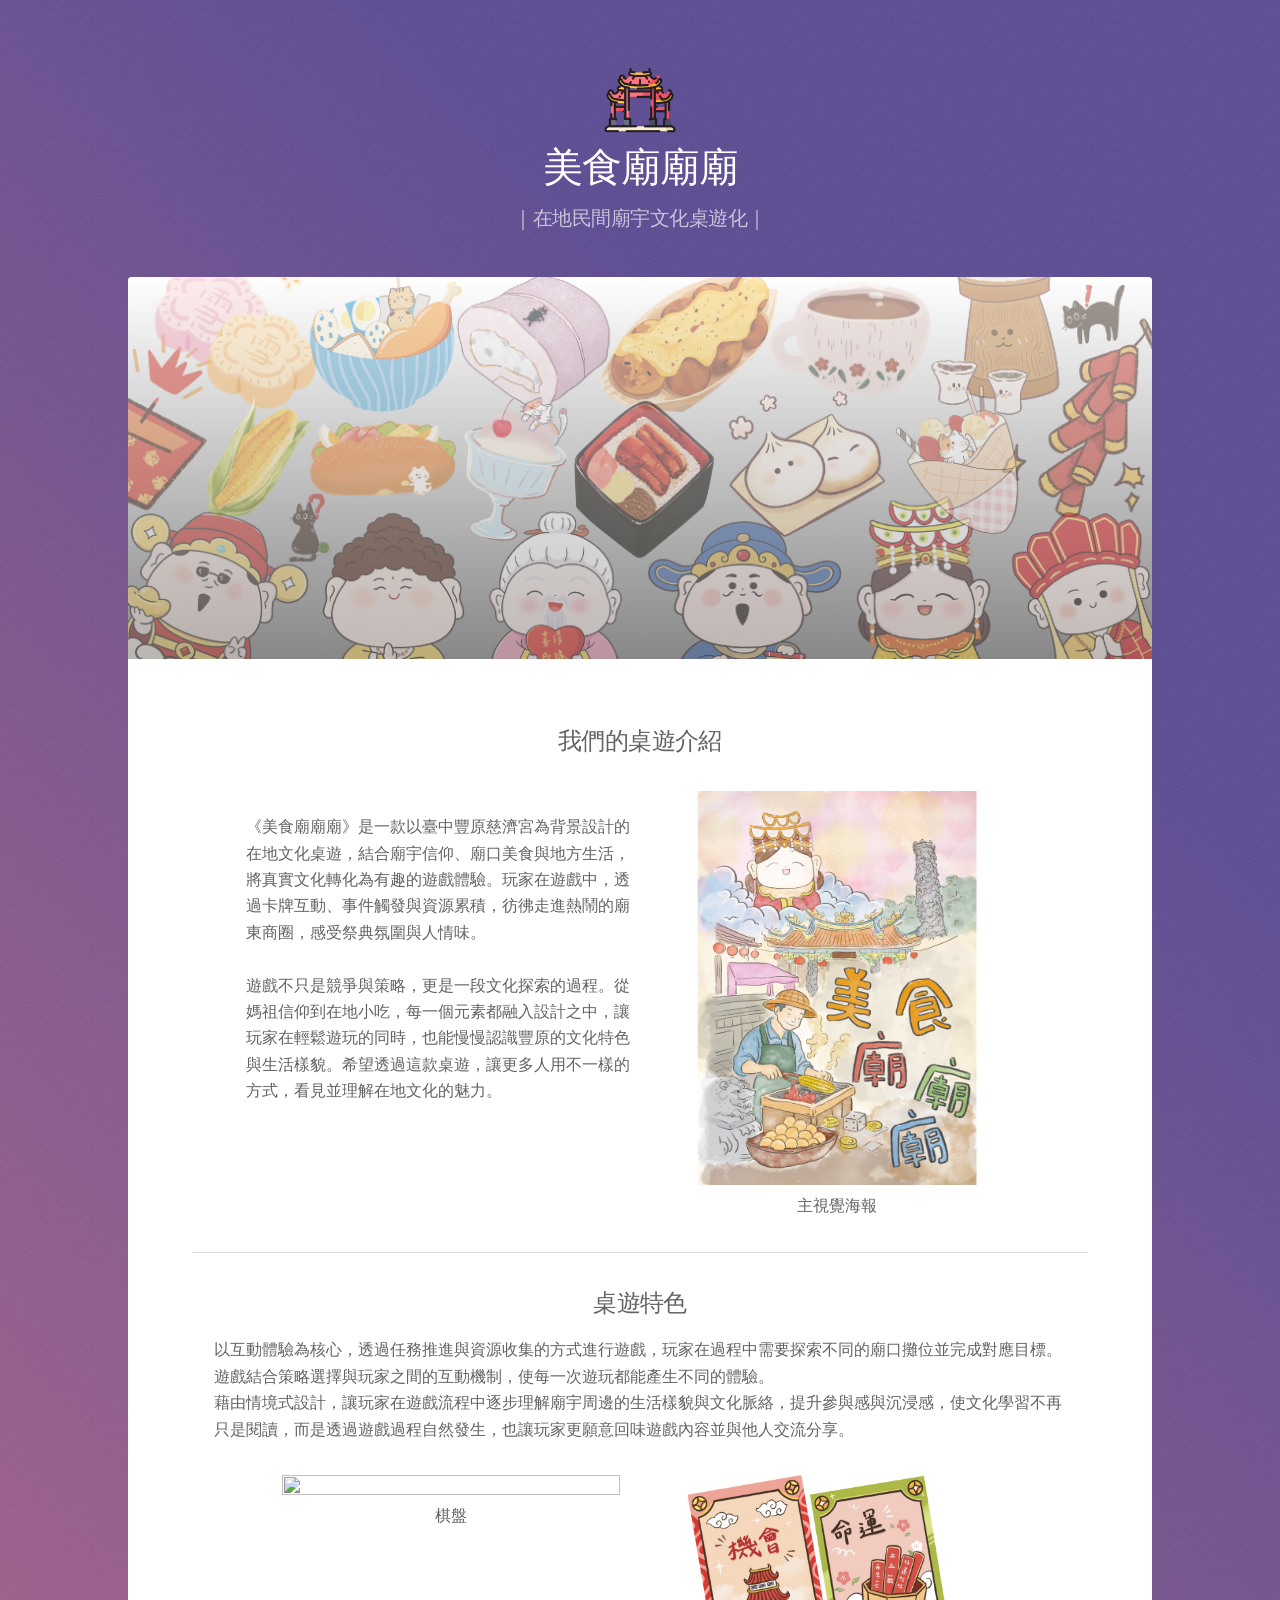
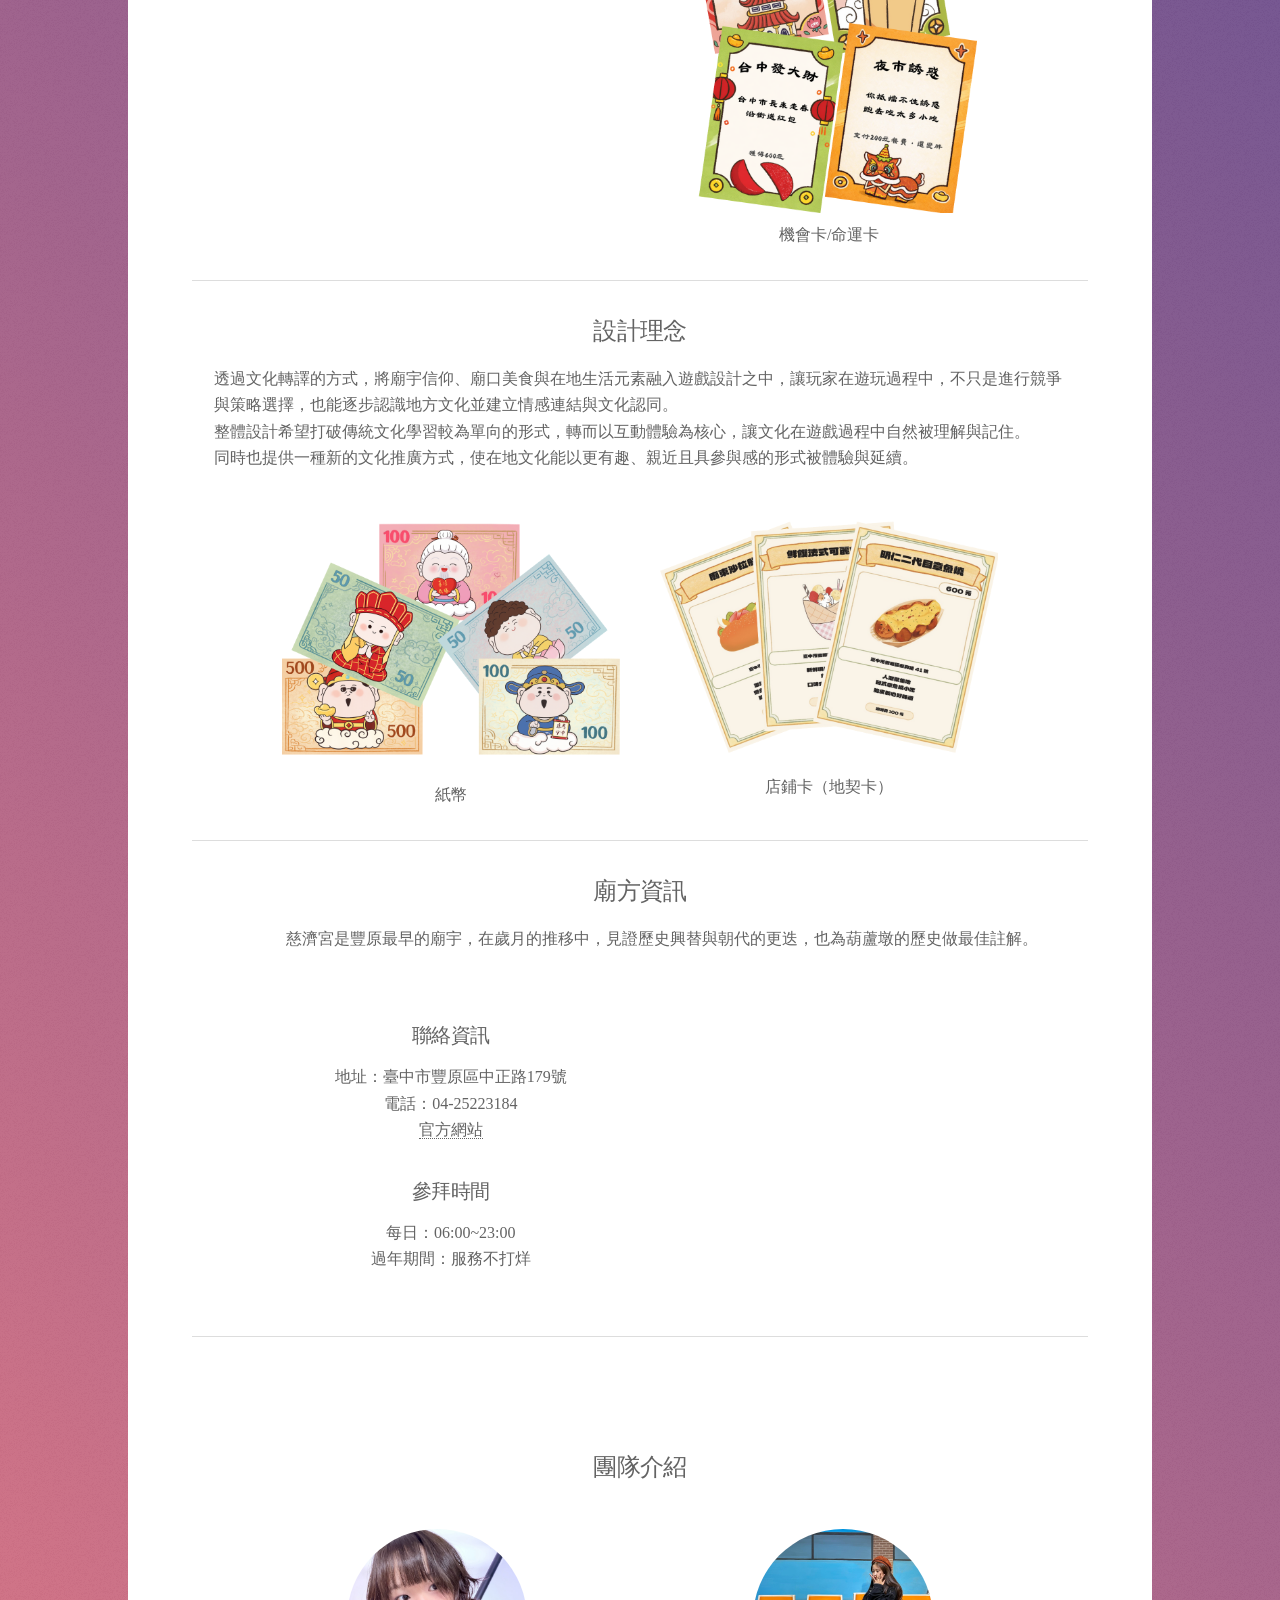
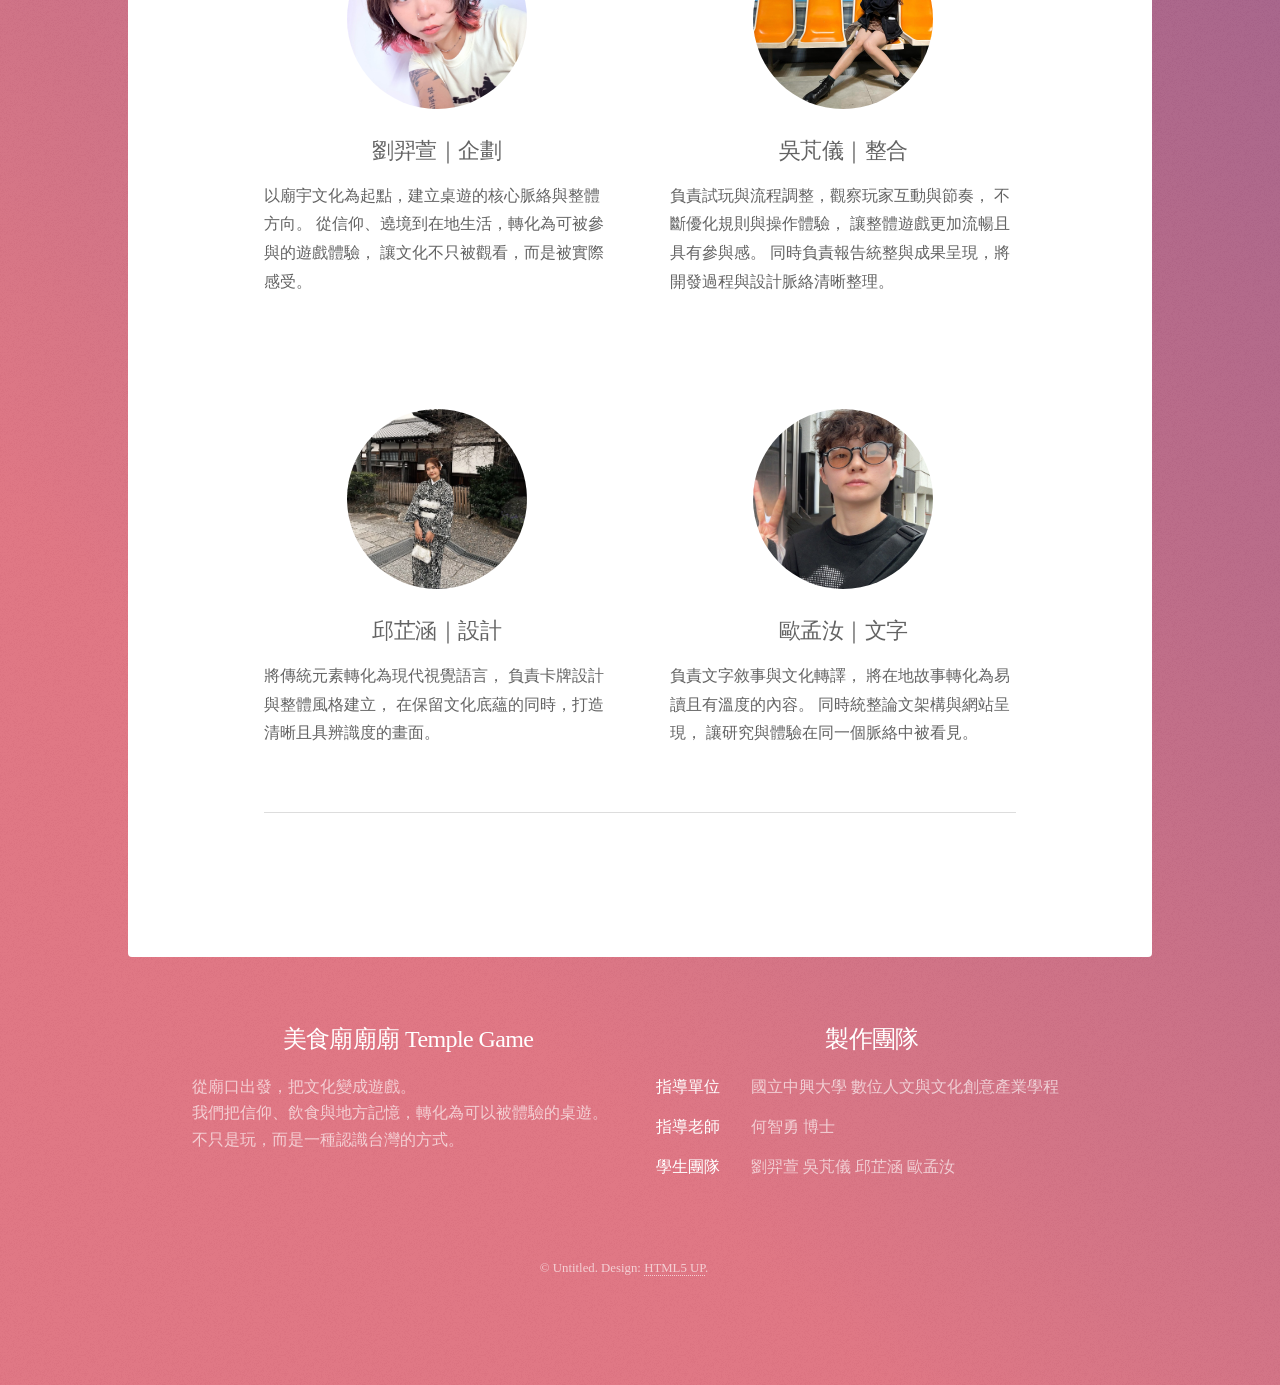
==== index.html @ aab7089e "Add files via upload" ====
<!DOCTYPE HTML>
<!--
	Stellar by HTML5 UP
	html5up.net | @ajlkn
	Free for personal and commercial use under the CCA 3.0 license (html5up.net/license)
-->
<html>
	<head>
		<title>Tample-Game</title>
		<meta charset="utf-8" />
		<meta name="viewport" content="width=device-width, initial-scale=1, user-scalable=no" />
		<link rel="stylesheet" href="assets/css/main.css" />
		<noscript><link rel="stylesheet" href="assets/css/noscript.css" /></noscript>
	</head>
	<body class="is-preload">

		<!-- Wrapper -->
			<div id="wrapper">

				<!-- Header -->
					<header id="header">
						<span class="logo"><img src="images/chinese-temple.png"  width="8%" height="8%" alt=""/></span>
						<h1>美食廟廟廟</h1>
						<p>｜在地民間廟宇文化桌遊化｜</p>
					</header>

				<!-- Main -->
					<div id="main">

						<!-- Content -->
							<section id="content" class="main">
								<span class="image main"><img src="images/頁首.png" width="auto" height="auto" alt=""/></span>
								<h2>我們的桌遊介紹</h2>
								<p></p>
								<div class="container1">
									<div class="col1">《美食廟廟廟》是一款以臺中豐原慈濟宮為背景設計的在地文化桌遊，結合廟宇信仰、廟口美食與地方生活，將真實文化轉化為有趣的遊戲體驗。玩家在遊戲中，透過卡牌互動、事件觸發與資源累積，彷彿走進熱鬧的廟東商圈，感受祭典氛圍與人情味。
										<br>
								<br>
								遊戲不只是競爭與策略，更是一段文化探索的過程。從媽祖信仰到在地小吃，每一個元素都融入設計之中，讓玩家在輕鬆遊玩的同時，也能慢慢認識豐原的文化特色與生活樣貌。希望透過這款桌遊，讓更多人用不一樣的方式，看見並理解在地文化的魅力。
									</div>
									<div class="col2"><img src="images/主視覺海報.png" width="100%" height="100%" alt=""/>主視覺海報</div>
									
								</div>
								<hr>
								
								<p></p>
								<h2>桌遊特色</h2>
								<div class="p1">
								<p>以互動體驗為核心，透過任務推進與資源收集的方式進行遊戲，玩家在過程中需要探索不同的廟口攤位並完成對應目標。遊戲結合策略選擇與玩家之間的互動機制，使每一次遊玩都能產生不同的體驗。
								<br>
								藉由情境式設計，讓玩家在遊戲流程中逐步理解廟宇周邊的生活樣貌與文化脈絡，提升參與感與沉浸感，使文化學習不再只是閱讀，而是透過遊戲過程自然發生，也讓玩家更願意回味遊戲內容並與他人交流分享。</p></div>
							  <div class="container2">
								  <div class="col3"><img src="images/棋盤.png" width="100%" height="100%" alt=""/>棋盤</div>
								  <div class="col4"><img src="images/機會命運.png" width="100%" height="100%" alt=""/>機會卡/命運卡</div>
								</div>
								<hr>
								<h2>設計理念</h2>
								<div class="p2">
								<p>透過文化轉譯的方式，將廟宇信仰、廟口美食與在地生活元素融入遊戲設計之中，讓玩家在遊玩過程中，不只是進行競爭與策略選擇，也能逐步認識地方文化並建立情感連結與文化認同。<br>整體設計希望打破傳統文化學習較為單向的形式，轉而以互動體驗為核心，讓文化在遊戲過程中自然被理解與記住。
									<br>同時也提供一種新的文化推廣方式，使在地文化能以更有趣、親近且具參與感的形式被體驗與延續。</p>
									</div>
							  <div class="container3"> 
								  <div class="col5"><img src="images/錢幣.png" width="100%" height="85%" alt=""/>紙幣</div>
								  <div class="col6"><img src="images/店鋪卡.png" width="100%" height="90%" alt=""/>店鋪卡（地契卡）</div>
                                </div>
								<hr>
								<h2>廟方資訊</h2>
								<div class="p3">
								<p>慈濟宮是豐原最早的廟宇，在歲月的推移中，見證歷史興替與朝代的更迭，也為葫蘆墩的歷史做最佳註解。</p>
									</div>
								<div class="container4"> 
								  <div class="col7">
									  <h3>聯絡資訊</h3>
									地址：臺中市豐原區中正路179號
 									<br>電話：04-25223184
									  <br><a href="https://www.fyma.com.tw/index.php">官方網站</a>
									   <p>
									<h3>參拜時間</h3>
									每日：06:00~23:00
									<br>過年期間：服務不打烊
									  </p></div>
								
									
								  <div class="col8"><iframe src="https://www.google.com/maps/embed?pb=!1m14!1m8!1m3!1d14550.87748679937!2d120.718991!3d24.251592!3m2!1i1024!2i768!4f13.1!3m3!1m2!1s0x34691a0f5cfa299f%3A0x69ab580b40ba8747!2z6LGQ5Y6f5oWI5r-f5a6uKOixkOWOn-WqvSk!5e0!3m2!1szh-TW!2stw!4v1776348699461!5m2!1szh-TW!2stw" width="100%" height="100%" style="border:0;" allowfullscreen="" loading="lazy" referrerpolicy="no-referrer-when-downgrade"></iframe>
								  
								  </div>
								
								
								
								
								</div>	
						<hr>
							

				<section class="voices">
  <h2>團隊介紹</h2>
<br>
  <div class="voice-list">
    <article class="voice-card">
      <img src="images/S__145940566.jpg" width="100%" height="100%" alt=""/>
      <h3>劉羿萱｜企劃</h3>
      <p>以廟宇文化為起點，建立桌遊的核心脈絡與整體方向。
從信仰、遶境到在地生活，轉化為可被參與的遊戲體驗，
讓文化不只被觀看，而是被實際感受。</p>
    </article>

    <article class="voice-card">
      <img src="images/SaveClip.App_651564915_18022384280806089_303284544291344301_n.jpg" width="100%" height="100%" alt=""/>
<h3>吳芃儀｜整合</h3>
      <p>負責試玩與流程調整，觀察玩家互動與節奏，
不斷優化規則與操作體驗，
讓整體遊戲更加流暢且具有參與感。
同時負責報告統整與成果呈現，將開發過程與設計脈絡清晰整理。</p>
    </article>

    <article class="voice-card">
      <img src="images/S__28491915.jpg" width="100%" height="100%" alt=""/>
<h3>邱芷涵｜設計</h3>
      <p>將傳統元素轉化為現代視覺語言，
負責卡牌設計與整體風格建立，
在保留文化底蘊的同時，打造清晰且具辨識度的畫面。</p>
    </article>

    <article class="voice-card">
      <img src="images/未命名設計.png" width="100%" height="100%" alt=""/>
<h3>歐孟汝｜文字</h3>
      <p>負責文字敘事與文化轉譯，
將在地故事轉化為易讀且有溫度的內容。
同時統整論文架構與網站呈現，
讓研究與體驗在同一個脈絡中被看見。
</p>
    </article>
  </div>
					<hr>
</section>
				</section>
				
					</div>
	

				<!-- Footer -->
					<footer id="footer">
						<section>
							<h2>美食廟廟廟 Temple Game</h2>
							<p>從廟口出發，把文化變成遊戲。
							<br>我們把信仰、飲食與地方記憶，轉化為可以被體驗的桌遊。
								不只是玩，而是一種認識台灣的方式。</p>
						</section>
						
						<section>
							<h2>製作團隊</h2>
							<dl class="alt">
								<dt>指導單位</dt>
								<dd>國立中興大學 數位人文與文化創意產業學程</dd>
								<dt>指導老師</dt>
								<dd>何智勇 博士</dd>
								<dt>學生團隊</dt>
								<dd>劉羿萱 吳芃儀 邱芷涵 歐孟汝</dd>
							</dl>
							
						</section>
						<p class="copyright">&copy; Untitled. Design: <a href="https://html5up.net">HTML5 UP</a>.</p>
					</footer>

			</div>

		

	</body>
</html>
---- assets/css/main.css ----
@import url(fontawesome-all.min.css);
@import 'https://fonts.googleapis.com/css?family=Source+Sans+Pro:300,400';
@import url("jf_openhuninn_2_1/stylesheet.css");


/*
	Stellar by HTML5 UP
	html5up.net | @ajlkn
	Free for personal and commercial use under the CCA 3.0 license (html5up.net/license)
*/

html, body, div, span, applet, object,
iframe, h1, h2, h3, h4, h5, h6, p, blockquote,
pre, a, abbr, acronym, address, big, cite,
code, del, dfn, em, img, ins, kbd, q, s, samp,
small, strike, strong, sub, sup, tt, var, b,
u, i, center, dl, dt, dd, ol, ul, li, fieldset,
form, label, legend, table, caption, tbody,
tfoot, thead, tr, th, td, article, aside,
canvas, details, embed, figure, figcaption,
footer, header, hgroup, menu, nav, output, ruby,
section, summary, time, mark, audio, video {
    margin: 0;
    padding: 0;
    border: 0;
    font-size: 100%;
    font-family: "jf openhuninn 2 1";
    vertical-align: baseline;
}



article, aside, details, figcaption, figure,
footer, header, hgroup, menu, nav, section {
	display: block;}

body {
	line-height: 1;
}
h2 {
    text-align: center;
    font-family: "jf openhuninn 2 1";
}
.container1 {
    width: 88%;
    margin-left: auto;
    margin-right: auto;
    display: flex;
    height: 30%;
}
.col1 {
    flex: 1;
    width: 15%;
    height: 15%;
    text-align: left;
    padding-top: 3%;
}
.col2 {
    flex: 1;
    width: 23%;
    height: 21%;
    text-align: center;
}
.col2{width:120%; height:120%}
.col2 img{transform:scale(1,1);transition:all 1s ease-out}
.col2 img:hover{transform:scale(1.2,1.2);}

.container2{
    width: 80%;
    margin-left: auto;
    margin-right: auto;
    display: flex;
    height: 30%;
}
.col3 {
    flex: 1;
    width: 15%;
    height: 15%;
    text-align: center;
    margin-right: 20px;
}
.col3{width:120%; height:120%}
.col3 img{;transition: all 1s ease-out;}
.col3 img:hover{transform:scale(1.2,1.2);}

.col4 {
    flex: 1;
    width: 15%;
    height: 15%;
    text-align: center;
    margin-left: 20px;
}
.col4{width:120%; height:120%}
.col4 img{transition: all 1s ease-out;}
.col4 img:hover{transform:scale(1.2,1.2);}

.container3{
    width: 80%;
    margin-left: auto;
    margin-right: auto;
    display: flex;
    height: 30%;
}
.col5 {
    flex: 1;
    width: 15%;
    height: 15%;
    text-align: center;
    margin-right: 20px;
}
.col5{width:120%; height:120%}
.col5 img{;transition: all 1s ease-out;}
.col5 img:hover{transform:scale(1.2,1.2);}

.col6 {
    flex: 1;
    width: 15%;
    height: 15%;
    text-align: center;
    margin-left: 20px;
}
.col6{width:120%; height:120%}
.col6 img{transition: all 1s ease-out;}
.col6 img:hover{transform:scale(1.2,1.2);}

.container4{
    width: 80%;
    margin-left: auto;
    margin-right: auto;
    display: flex;
    height: 100%;
}
.col7 {
    flex: 1;
    width: 15%;
    height: 15%;
    text-align: center;
    margin-right: 20px;
    margin-top: 5%;
}

.col8 {
    flex: 1;
    text-align: center;
    margin-left: 20px;
}
.container5 {
    width: 88%;
    margin-left: auto;
    margin-right: auto;
    display: flex;
    height: 30%;
}
.col9 {
    flex: 1;
    height: 30%;
    text-align: left;
    padding-top: 3%;
    margin-right: 4%;
}
.col10 {
    flex: 1;
    width: 15%;
    height: 15%;
    text-align: center;
    margin-left: 5%;
}
.col10{width:120%; height:120%}
.col10 img{transition: all 1s ease-out;}
.col10 img:hover{transform:scale(1.2,1.2);}

.container6 {
	 width: 88%;
    margin-left: auto;
    margin-right: auto;
    display: flex;
    height: 30%;
}
.col11 {
	 flex: 1;
    height: 30%;
    text-align: left;
    padding-top: 3%;
    margin-right: 4%;

}
.col12 {
	flex: 1;
    width: 15%;
    height: 15%;
    text-align: center;
    margin-left: 5%;
}
.col12{width:120%; height:120%}
.col12 img{transition: all 1s ease-out;}
.col12 img:hover{transform:scale(1.2,1.2);}

.container7 {
	width: 80%;
    margin-left: auto;
    margin-right: auto;
    display: flex;
    height: 100%;
}
.col13 {
    flex: 1;
    width: 15%;
    height: 15%;
    text-align: center;
    margin-right: 20px;
}

.col14 {
	flex: 1;
    text-align: center;
    margin-left: 20px;
}



















ol, ul {
	list-style: none;
}

section .alt dt {
    padding-left: 0px;
    padding-right: 0px;
    min-width: 22%;


}


blockquote, q {
	quotes: none;
}

	blockquote:before, blockquote:after, q:before, q:after {
		content: '';
		content: none;
	}

table {
	border-collapse: collapse;
	border-spacing: 0;
}

body {
	-webkit-text-size-adjust: none;
}

mark {
	background-color: transparent;
	color: inherit;
}

input::-moz-focus-inner {
	border: 0;
	padding: 0;
}

input, select, textarea {
	-moz-appearance: none;
	-webkit-appearance: none;
	-ms-appearance: none;
	appearance: none;
}

/* Basic */

	@-ms-viewport {
		width: device-width;
	}

	body {
		-ms-overflow-style: scrollbar;
	}
.p1 {
    width: 95%;
    margin-left: auto;
    margin-right: auto;

}
.p2 {
    width: 95%;
    margin-left: auto;
    margin-right: auto;
}
.p3 {
    margin-right: auto;
    margin-left: auto;
    text-align: center;
    min-width: 105%;
}


.voices {
  padding: 80px 8%;
  text-align: center;
}

.voices h2 {
  text-align: center;
  font-family: "jf openhuninn 2 1";
}

.voice-list {
  display: grid;
  grid-template-columns: repeat(2, 1fr); /* 一列兩個 */
  gap: 80px 60px; /* 上下間距、左右間距 */
  max-width: 900px; /* 控制整體寬度，會更精緻 */
  margin: 0 auto; /* 置中 */
}

@media (max-width: 600px) {
  .voice-list {
    grid-template-columns: 1fr; /* 手機一列一個 */
    gap: 50px;
  }

  .voice-card {
    text-align: center;
  }

  .voice-card p {
    text-align: left;
  }
}

.voice-card {
  text-align: left;
}

.voice-card img {
  width: 180px;
  height: 180px;
  object-fit: cover;
  border-radius: 50%;
  display: block;
  margin: 0 auto 25px;
}

.voice-card h3 {
  font-size: 22px;
  margin-bottom: 15px;
  text-align: center;
}

.voice-card p {
  font-size: 16px;
  line-height: 1.8;
}

.avatar {
  border: 2px solid #ddd;
}

	@media screen and (max-width: 480px) {

		html, body {
			min-width: 320px;
		}

	}

	html {
		box-sizing: border-box;
	}

	*, *:before, *:after {
		box-sizing: inherit;
	}

	body {
		background-color: #935d8c;
		background-image: url("images/overlay.png"), -moz-linear-gradient(45deg, #e37682 15%, #5f4d93 85%);
		background-image: url("images/overlay.png"), -webkit-linear-gradient(45deg, #e37682 15%, #5f4d93 85%);
		background-image: url("images/overlay.png"), -ms-linear-gradient(45deg, #e37682 15%, #5f4d93 85%);
		background-image: url("images/overlay.png"), linear-gradient(45deg, #e37682 15%, #5f4d93 85%);
	}

		body.is-preload *, body.is-preload *:before, body.is-preload *:after {
			-moz-animation: none !important;
			-webkit-animation: none !important;
			-ms-animation: none !important;
			animation: none !important;
			-moz-transition: none !important;
			-webkit-transition: none !important;
			-ms-transition: none !important;
			transition: none !important;
		}

/* Type */

	body {
		background-color: #935d8c;
		color: rgba(255, 255, 255, 0.65);
	}

	body, input, select, textarea {
		font-family: "Source Sans Pro", Helvetica, sans-serif;
		font-size: 17pt;
		font-weight: 300;
		line-height: 1.65;
	}

		@media screen and (max-width: 1680px) {

			body, input, select, textarea {
				font-size: 14pt;
			}

		}

		@media screen and (max-width: 1280px) {

			body, input, select, textarea {
				font-size: 12pt;
			}

		}

		@media screen and (max-width: 360px) {

			body, input, select, textarea {
				font-size: 11pt;
			}

		}

	a {
		-moz-transition: color 0.2s ease, border-bottom 0.2s ease;
		-webkit-transition: color 0.2s ease, border-bottom 0.2s ease;
		-ms-transition: color 0.2s ease, border-bottom 0.2s ease;
		transition: color 0.2s ease, border-bottom 0.2s ease;
		text-decoration: none;
		border-bottom: dotted 1px;
		color: inherit;
	}

		a:hover {
			border-bottom-color: transparent;
		}

	strong, b {
		font-weight: 400;
	}

	em, i {
		font-style: italic;
	}

	p {
		margin: 0 0 2em 0;
	}

		p.content {
			-moz-columns: 20em 2;
			-webkit-columns: 20em 2;
			-ms-columns: 20em 2;
			columns: 20em 2;
			-moz-column-gap: 2em;
			-webkit-column-gap: 2em;
			-ms-column-gap: 2em;
			column-gap: 2em;
			text-align: justify;
		}

	h1, h2, h3, h4, h5, h6 {
		font-weight: 300;
		line-height: 1.5;
		margin: 0 0 0.7em 0;
		letter-spacing: -0.025em;
	}

		h1 a, h2 a, h3 a, h4 a, h5 a, h6 a {
			color: inherit;
			text-decoration: none;
		}

	h1 {
		font-size: 2.5em;
		line-height: 1.2;
	}

	h2 {
		font-size: 1.5em;
	}

	h3 {
		font-size: 1.25em;
	}

	h4 {
		font-size: 1.1em;
	}

	h5 {
		font-size: 0.9em;
	}

	h6 {
		font-size: 0.7em;
	}

	@media screen and (max-width: 736px) {

		h1 {
			font-size: 2em;
		}

	}

	sub {
		font-size: 0.8em;
		position: relative;
		top: 0.5em;
	}

	sup {
		font-size: 0.8em;
		position: relative;
		top: -0.5em;
	}

	blockquote {
		border-left: solid 4px;
		font-style: italic;
		margin: 0 0 2em 0;
		padding: 0.5em 0 0.5em 2em;
	}

	code {
		border-radius: 8px;
		border: solid 1px;
		font-family: "Courier New", monospace;
		font-size: 0.9em;
		margin: 0 0.25em;
		padding: 0.25em 0.65em;
	}

	pre {
		-webkit-overflow-scrolling: touch;
		font-family: "Courier New", monospace;
		font-size: 0.9em;
		margin: 0 0 2em 0;
	}

		pre code {
			display: block;
			line-height: 1.75;
			padding: 1em 1.5em;
			overflow-x: auto;
		}

	hr {
		border: 0;
		border-bottom: solid 1px;
		margin: 2em 0;
	}

		hr.major {
			margin: 3em 0;
		}

	.align-left {
		text-align: left;
	}

	.align-center {
		text-align: center;
	}

	.align-right {
		text-align: right;
	}

	input, select, textarea {
		color: #ffffff;
	}

	a:hover {
		color: #ffffff;
	}

	strong, b {
		color: #ffffff;
	}

	h1, h2, h3, h4, h5, h6 {
		color: #ffffff;
	}

	blockquote {
		border-left-color: rgba(255, 255, 255, 0.35);
	}

	code {
		background: rgba(255, 255, 255, 0.075);
		border-color: rgba(255, 255, 255, 0.35);
	}

	hr {
		border-bottom-color: rgba(255, 255, 255, 0.35);
	}

/* Row */

	.row {
		display: flex;
		flex-wrap: wrap;
		box-sizing: border-box;
		align-items: stretch;
	}

		.row > * {
			box-sizing: border-box;
		}

		.row.gtr-uniform > * > :last-child {
			margin-bottom: 0;
		}

		.row.aln-left {
			justify-content: flex-start;
		}

		.row.aln-center {
			justify-content: center;
		}

		.row.aln-right {
			justify-content: flex-end;
		}

		.row.aln-top {
			align-items: flex-start;
		}

		.row.aln-middle {
			align-items: center;
		}

		.row.aln-bottom {
			align-items: flex-end;
		}

		.row > .imp {
			order: -1;
		}

		.row > .col-1 {
			width: 8.33333%;
		}

		.row > .off-1 {
			margin-left: 8.33333%;
		}

		.row > .col-2 {
			width: 16.66667%;
		}

		.row > .off-2 {
			margin-left: 16.66667%;
		}

		.row > .col-3 {
			width: 25%;
		}

		.row > .off-3 {
			margin-left: 25%;
		}

		.row > .col-4 {
			width: 33.33333%;
		}

		.row > .off-4 {
			margin-left: 33.33333%;
		}

		.row > .col-5 {
			width: 41.66667%;
		}

		.row > .off-5 {
			margin-left: 41.66667%;
		}

		.row > .col-6 {
			width: 50%;
		}

		.row > .off-6 {
			margin-left: 50%;
		}

		.row > .col-7 {
			width: 58.33333%;
		}

		.row > .off-7 {
			margin-left: 58.33333%;
		}

		.row > .col-8 {
			width: 66.66667%;
		}

		.row > .off-8 {
			margin-left: 66.66667%;
		}

		.row > .col-9 {
			width: 75%;
		}

		.row > .off-9 {
			margin-left: 75%;
		}

		.row > .col-10 {
			width: 83.33333%;
		}

		.row > .off-10 {
			margin-left: 83.33333%;
		}

		.row > .col-11 {
			width: 91.66667%;
		}

		.row > .off-11 {
			margin-left: 91.66667%;
		}

		.row > .col-12 {
			width: 100%;
		}

		.row > .off-12 {
			margin-left: 100%;
		}

		.row.gtr-0 {
			margin-top: 0;
			margin-left: 0em;
		}

			.row.gtr-0 > * {
				padding: 0 0 0 0em;
			}

			.row.gtr-0.gtr-uniform {
				margin-top: 0em;
			}

				.row.gtr-0.gtr-uniform > * {
					padding-top: 0em;
				}

		.row.gtr-25 {
			margin-top: 0;
			margin-left: -0.375em;
		}

			.row.gtr-25 > * {
				padding: 0 0 0 0.375em;
			}

			.row.gtr-25.gtr-uniform {
				margin-top: -0.375em;
			}

				.row.gtr-25.gtr-uniform > * {
					padding-top: 0.375em;
				}

		.row.gtr-50 {
			margin-top: 0;
			margin-left: -0.75em;
		}

			.row.gtr-50 > * {
				padding: 0 0 0 0.75em;
			}

			.row.gtr-50.gtr-uniform {
				margin-top: -0.75em;
			}

				.row.gtr-50.gtr-uniform > * {
					padding-top: 0.75em;
				}

		.row {
			margin-top: 0;
			margin-left: -1.5em;
		}

			.row > * {
				padding: 0 0 0 1.5em;
			}

			.row.gtr-uniform {
				margin-top: -1.5em;
			}

				.row.gtr-uniform > * {
					padding-top: 1.5em;
				}

		.row.gtr-150 {
			margin-top: 0;
			margin-left: -2.25em;
		}

			.row.gtr-150 > * {
				padding: 0 0 0 2.25em;
			}

			.row.gtr-150.gtr-uniform {
				margin-top: -2.25em;
			}

				.row.gtr-150.gtr-uniform > * {
					padding-top: 2.25em;
				}

		.row.gtr-200 {
			margin-top: 0;
			margin-left: -3em;
		}

			.row.gtr-200 > * {
				padding: 0 0 0 3em;
			}

			.row.gtr-200.gtr-uniform {
				margin-top: -3em;
			}

				.row.gtr-200.gtr-uniform > * {
					padding-top: 3em;
				}

		@media screen and (max-width: 1680px) {

			.row {
				display: flex;
				flex-wrap: wrap;
				box-sizing: border-box;
				align-items: stretch;
			}

				.row > * {
					box-sizing: border-box;
				}

				.row.gtr-uniform > * > :last-child {
					margin-bottom: 0;
				}

				.row.aln-left {
					justify-content: flex-start;
				}

				.row.aln-center {
					justify-content: center;
				}

				.row.aln-right {
					justify-content: flex-end;
				}

				.row.aln-top {
					align-items: flex-start;
				}

				.row.aln-middle {
					align-items: center;
				}

				.row.aln-bottom {
					align-items: flex-end;
				}

				.row > .imp-xlarge {
					order: -1;
				}

				.row > .col-1-xlarge {
					width: 8.33333%;
				}

				.row > .off-1-xlarge {
					margin-left: 8.33333%;
				}

				.row > .col-2-xlarge {
					width: 16.66667%;
				}

				.row > .off-2-xlarge {
					margin-left: 16.66667%;
				}

				.row > .col-3-xlarge {
					width: 25%;
				}

				.row > .off-3-xlarge {
					margin-left: 25%;
				}

				.row > .col-4-xlarge {
					width: 33.33333%;
				}

				.row > .off-4-xlarge {
					margin-left: 33.33333%;
				}

				.row > .col-5-xlarge {
					width: 41.66667%;
				}

				.row > .off-5-xlarge {
					margin-left: 41.66667%;
				}

				.row > .col-6-xlarge {
					width: 50%;
				}

				.row > .off-6-xlarge {
					margin-left: 50%;
				}

				.row > .col-7-xlarge {
					width: 58.33333%;
				}

				.row > .off-7-xlarge {
					margin-left: 58.33333%;
				}

				.row > .col-8-xlarge {
					width: 66.66667%;
				}

				.row > .off-8-xlarge {
					margin-left: 66.66667%;
				}

				.row > .col-9-xlarge {
					width: 75%;
				}

				.row > .off-9-xlarge {
					margin-left: 75%;
				}

				.row > .col-10-xlarge {
					width: 83.33333%;
				}

				.row > .off-10-xlarge {
					margin-left: 83.33333%;
				}

				.row > .col-11-xlarge {
					width: 91.66667%;
				}

				.row > .off-11-xlarge {
					margin-left: 91.66667%;
				}

				.row > .col-12-xlarge {
					width: 100%;
				}

				.row > .off-12-xlarge {
					margin-left: 100%;
				}

				.row.gtr-0 {
					margin-top: 0;
					margin-left: 0em;
				}

					.row.gtr-0 > * {
						padding: 0 0 0 0em;
					}

					.row.gtr-0.gtr-uniform {
						margin-top: 0em;
					}

						.row.gtr-0.gtr-uniform > * {
							padding-top: 0em;
						}

				.row.gtr-25 {
					margin-top: 0;
					margin-left: -0.375em;
				}

					.row.gtr-25 > * {
						padding: 0 0 0 0.375em;
					}

					.row.gtr-25.gtr-uniform {
						margin-top: -0.375em;
					}

						.row.gtr-25.gtr-uniform > * {
							padding-top: 0.375em;
						}

				.row.gtr-50 {
					margin-top: 0;
					margin-left: -0.75em;
				}

					.row.gtr-50 > * {
						padding: 0 0 0 0.75em;
					}

					.row.gtr-50.gtr-uniform {
						margin-top: -0.75em;
					}

						.row.gtr-50.gtr-uniform > * {
							padding-top: 0.75em;
						}

				.row {
					margin-top: 0;
					margin-left: -1.5em;
				}

					.row > * {
						padding: 0 0 0 1.5em;
					}

					.row.gtr-uniform {
						margin-top: -1.5em;
					}

						.row.gtr-uniform > * {
							padding-top: 1.5em;
						}

				.row.gtr-150 {
					margin-top: 0;
					margin-left: -2.25em;
				}

					.row.gtr-150 > * {
						padding: 0 0 0 2.25em;
					}

					.row.gtr-150.gtr-uniform {
						margin-top: -2.25em;
					}

						.row.gtr-150.gtr-uniform > * {
							padding-top: 2.25em;
						}

				.row.gtr-200 {
					margin-top: 0;
					margin-left: -3em;
				}

					.row.gtr-200 > * {
						padding: 0 0 0 3em;
					}

					.row.gtr-200.gtr-uniform {
						margin-top: -3em;
					}

						.row.gtr-200.gtr-uniform > * {
							padding-top: 3em;
						}

		}

		@media screen and (max-width: 1280px) {

			.row {
				display: flex;
				flex-wrap: wrap;
				box-sizing: border-box;
				align-items: stretch;
			}

				.row > * {
					box-sizing: border-box;
				}

				.row.gtr-uniform > * > :last-child {
					margin-bottom: 0;
				}

				.row.aln-left {
					justify-content: flex-start;
				}

				.row.aln-center {
					justify-content: center;
				}

				.row.aln-right {
					justify-content: flex-end;
				}

				.row.aln-top {
					align-items: flex-start;
				}

				.row.aln-middle {
					align-items: center;
				}

				.row.aln-bottom {
					align-items: flex-end;
				}

				.row > .imp-large {
					order: -1;
				}

				.row > .col-1-large {
					width: 8.33333%;
				}

				.row > .off-1-large {
					margin-left: 8.33333%;
				}

				.row > .col-2-large {
					width: 16.66667%;
				}

				.row > .off-2-large {
					margin-left: 16.66667%;
				}

				.row > .col-3-large {
					width: 25%;
				}

				.row > .off-3-large {
					margin-left: 25%;
				}

				.row > .col-4-large {
					width: 33.33333%;
				}

				.row > .off-4-large {
					margin-left: 33.33333%;
				}

				.row > .col-5-large {
					width: 41.66667%;
				}

				.row > .off-5-large {
					margin-left: 41.66667%;
				}

				.row > .col-6-large {
					width: 50%;
				}

				.row > .off-6-large {
					margin-left: 50%;
				}

				.row > .col-7-large {
					width: 58.33333%;
				}

				.row > .off-7-large {
					margin-left: 58.33333%;
				}

				.row > .col-8-large {
					width: 66.66667%;
				}

				.row > .off-8-large {
					margin-left: 66.66667%;
				}

				.row > .col-9-large {
					width: 75%;
				}

				.row > .off-9-large {
					margin-left: 75%;
				}

				.row > .col-10-large {
					width: 83.33333%;
				}

				.row > .off-10-large {
					margin-left: 83.33333%;
				}

				.row > .col-11-large {
					width: 91.66667%;
				}

				.row > .off-11-large {
					margin-left: 91.66667%;
				}

				.row > .col-12-large {
					width: 100%;
				}

				.row > .off-12-large {
					margin-left: 100%;
				}

				.row.gtr-0 {
					margin-top: 0;
					margin-left: 0em;
				}

					.row.gtr-0 > * {
						padding: 0 0 0 0em;
					}

					.row.gtr-0.gtr-uniform {
						margin-top: 0em;
					}

						.row.gtr-0.gtr-uniform > * {
							padding-top: 0em;
						}

				.row.gtr-25 {
					margin-top: 0;
					margin-left: -0.375em;
				}

					.row.gtr-25 > * {
						padding: 0 0 0 0.375em;
					}

					.row.gtr-25.gtr-uniform {
						margin-top: -0.375em;
					}

						.row.gtr-25.gtr-uniform > * {
							padding-top: 0.375em;
						}

				.row.gtr-50 {
					margin-top: 0;
					margin-left: -0.75em;
				}

					.row.gtr-50 > * {
						padding: 0 0 0 0.75em;
					}

					.row.gtr-50.gtr-uniform {
						margin-top: -0.75em;
					}

						.row.gtr-50.gtr-uniform > * {
							padding-top: 0.75em;
						}

				.row {
					margin-top: 0;
					margin-left: -1.5em;
				}

					.row > * {
						padding: 0 0 0 1.5em;
					}

					.row.gtr-uniform {
						margin-top: -1.5em;
					}

						.row.gtr-uniform > * {
							padding-top: 1.5em;
						}

				.row.gtr-150 {
					margin-top: 0;
					margin-left: -2.25em;
				}

					.row.gtr-150 > * {
						padding: 0 0 0 2.25em;
					}

					.row.gtr-150.gtr-uniform {
						margin-top: -2.25em;
					}

						.row.gtr-150.gtr-uniform > * {
							padding-top: 2.25em;
						}

				.row.gtr-200 {
					margin-top: 0;
					margin-left: -3em;
				}

					.row.gtr-200 > * {
						padding: 0 0 0 3em;
					}

					.row.gtr-200.gtr-uniform {
						margin-top: -3em;
					}

						.row.gtr-200.gtr-uniform > * {
							padding-top: 3em;
						}

		}

		@media screen and (max-width: 980px) {

			.row {
				display: flex;
				flex-wrap: wrap;
				box-sizing: border-box;
				align-items: stretch;
			}

				.row > * {
					box-sizing: border-box;
				}

				.row.gtr-uniform > * > :last-child {
					margin-bottom: 0;
				}

				.row.aln-left {
					justify-content: flex-start;
				}

				.row.aln-center {
					justify-content: center;
				}

				.row.aln-right {
					justify-content: flex-end;
				}

				.row.aln-top {
					align-items: flex-start;
				}

				.row.aln-middle {
					align-items: center;
				}

				.row.aln-bottom {
					align-items: flex-end;
				}

				.row > .imp-medium {
					order: -1;
				}

				.row > .col-1-medium {
					width: 8.33333%;
				}

				.row > .off-1-medium {
					margin-left: 8.33333%;
				}

				.row > .col-2-medium {
					width: 16.66667%;
				}

				.row > .off-2-medium {
					margin-left: 16.66667%;
				}

				.row > .col-3-medium {
					width: 25%;
				}

				.row > .off-3-medium {
					margin-left: 25%;
				}

				.row > .col-4-medium {
					width: 33.33333%;
				}

				.row > .off-4-medium {
					margin-left: 33.33333%;
				}

				.row > .col-5-medium {
					width: 41.66667%;
				}

				.row > .off-5-medium {
					margin-left: 41.66667%;
				}

				.row > .col-6-medium {
					width: 50%;
				}

				.row > .off-6-medium {
					margin-left: 50%;
				}

				.row > .col-7-medium {
					width: 58.33333%;
				}

				.row > .off-7-medium {
					margin-left: 58.33333%;
				}

				.row > .col-8-medium {
					width: 66.66667%;
				}

				.row > .off-8-medium {
					margin-left: 66.66667%;
				}

				.row > .col-9-medium {
					width: 75%;
				}

				.row > .off-9-medium {
					margin-left: 75%;
				}

				.row > .col-10-medium {
					width: 83.33333%;
				}

				.row > .off-10-medium {
					margin-left: 83.33333%;
				}

				.row > .col-11-medium {
					width: 91.66667%;
				}

				.row > .off-11-medium {
					margin-left: 91.66667%;
				}

				.row > .col-12-medium {
					width: 100%;
				}

				.row > .off-12-medium {
					margin-left: 100%;
				}

				.row.gtr-0 {
					margin-top: 0;
					margin-left: 0em;
				}

					.row.gtr-0 > * {
						padding: 0 0 0 0em;
					}

					.row.gtr-0.gtr-uniform {
						margin-top: 0em;
					}

						.row.gtr-0.gtr-uniform > * {
							padding-top: 0em;
						}

				.row.gtr-25 {
					margin-top: 0;
					margin-left: -0.375em;
				}

					.row.gtr-25 > * {
						padding: 0 0 0 0.375em;
					}

					.row.gtr-25.gtr-uniform {
						margin-top: -0.375em;
					}

						.row.gtr-25.gtr-uniform > * {
							padding-top: 0.375em;
						}

				.row.gtr-50 {
					margin-top: 0;
					margin-left: -0.75em;
				}

					.row.gtr-50 > * {
						padding: 0 0 0 0.75em;
					}

					.row.gtr-50.gtr-uniform {
						margin-top: -0.75em;
					}

						.row.gtr-50.gtr-uniform > * {
							padding-top: 0.75em;
						}

				.row {
					margin-top: 0;
					margin-left: -1.5em;
				}

					.row > * {
						padding: 0 0 0 1.5em;
					}

					.row.gtr-uniform {
						margin-top: -1.5em;
					}

						.row.gtr-uniform > * {
							padding-top: 1.5em;
						}

				.row.gtr-150 {
					margin-top: 0;
					margin-left: -2.25em;
				}

					.row.gtr-150 > * {
						padding: 0 0 0 2.25em;
					}

					.row.gtr-150.gtr-uniform {
						margin-top: -2.25em;
					}

						.row.gtr-150.gtr-uniform > * {
							padding-top: 2.25em;
						}

				.row.gtr-200 {
					margin-top: 0;
					margin-left: -3em;
				}

					.row.gtr-200 > * {
						padding: 0 0 0 3em;
					}

					.row.gtr-200.gtr-uniform {
						margin-top: -3em;
					}

						.row.gtr-200.gtr-uniform > * {
							padding-top: 3em;
						}

		}

		@media screen and (max-width: 736px) {

			.row {
				display: flex;
				flex-wrap: wrap;
				box-sizing: border-box;
				align-items: stretch;
			}

				.row > * {
					box-sizing: border-box;
				}

				.row.gtr-uniform > * > :last-child {
					margin-bottom: 0;
				}

				.row.aln-left {
					justify-content: flex-start;
				}

				.row.aln-center {
					justify-content: center;
				}

				.row.aln-right {
					justify-content: flex-end;
				}

				.row.aln-top {
					align-items: flex-start;
				}

				.row.aln-middle {
					align-items: center;
				}

				.row.aln-bottom {
					align-items: flex-end;
				}

				.row > .imp-small {
					order: -1;
				}

				.row > .col-1-small {
					width: 8.33333%;
				}

				.row > .off-1-small {
					margin-left: 8.33333%;
				}

				.row > .col-2-small {
					width: 16.66667%;
				}

				.row > .off-2-small {
					margin-left: 16.66667%;
				}

				.row > .col-3-small {
					width: 25%;
				}

				.row > .off-3-small {
					margin-left: 25%;
				}

				.row > .col-4-small {
					width: 33.33333%;
				}

				.row > .off-4-small {
					margin-left: 33.33333%;
				}

				.row > .col-5-small {
					width: 41.66667%;
				}

				.row > .off-5-small {
					margin-left: 41.66667%;
				}

				.row > .col-6-small {
					width: 50%;
				}

				.row > .off-6-small {
					margin-left: 50%;
				}

				.row > .col-7-small {
					width: 58.33333%;
				}

				.row > .off-7-small {
					margin-left: 58.33333%;
				}

				.row > .col-8-small {
					width: 66.66667%;
				}

				.row > .off-8-small {
					margin-left: 66.66667%;
				}

				.row > .col-9-small {
					width: 75%;
				}

				.row > .off-9-small {
					margin-left: 75%;
				}

				.row > .col-10-small {
					width: 83.33333%;
				}

				.row > .off-10-small {
					margin-left: 83.33333%;
				}

				.row > .col-11-small {
					width: 91.66667%;
				}

				.row > .off-11-small {
					margin-left: 91.66667%;
				}

				.row > .col-12-small {
					width: 100%;
				}

				.row > .off-12-small {
					margin-left: 100%;
				}

				.row.gtr-0 {
					margin-top: 0;
					margin-left: 0em;
				}

					.row.gtr-0 > * {
						padding: 0 0 0 0em;
					}

					.row.gtr-0.gtr-uniform {
						margin-top: 0em;
					}

						.row.gtr-0.gtr-uniform > * {
							padding-top: 0em;
						}

				.row.gtr-25 {
					margin-top: 0;
					margin-left: -0.25em;
				}

					.row.gtr-25 > * {
						padding: 0 0 0 0.25em;
					}

					.row.gtr-25.gtr-uniform {
						margin-top: -0.25em;
					}

						.row.gtr-25.gtr-uniform > * {
							padding-top: 0.25em;
						}

				.row.gtr-50 {
					margin-top: 0;
					margin-left: -0.5em;
				}

					.row.gtr-50 > * {
						padding: 0 0 0 0.5em;
					}

					.row.gtr-50.gtr-uniform {
						margin-top: -0.5em;
					}

						.row.gtr-50.gtr-uniform > * {
							padding-top: 0.5em;
						}

				.row {
					margin-top: 0;
					margin-left: -1em;
				}

					.row > * {
						padding: 0 0 0 1em;
					}

					.row.gtr-uniform {
						margin-top: -1em;
					}

						.row.gtr-uniform > * {
							padding-top: 1em;
						}

				.row.gtr-150 {
					margin-top: 0;
					margin-left: -1.5em;
				}

					.row.gtr-150 > * {
						padding: 0 0 0 1.5em;
					}

					.row.gtr-150.gtr-uniform {
						margin-top: -1.5em;
					}

						.row.gtr-150.gtr-uniform > * {
							padding-top: 1.5em;
						}

				.row.gtr-200 {
					margin-top: 0;
					margin-left: -2em;
				}

					.row.gtr-200 > * {
						padding: 0 0 0 2em;
					}

					.row.gtr-200.gtr-uniform {
						margin-top: -2em;
					}

						.row.gtr-200.gtr-uniform > * {
							padding-top: 2em;
						}

		}

		@media screen and (max-width: 480px) {

			.row {
				display: flex;
				flex-wrap: wrap;
				box-sizing: border-box;
				align-items: stretch;
			}

				.row > * {
					box-sizing: border-box;
				}

				.row.gtr-uniform > * > :last-child {
					margin-bottom: 0;
				}

				.row.aln-left {
					justify-content: flex-start;
				}

				.row.aln-center {
					justify-content: center;
				}

				.row.aln-right {
					justify-content: flex-end;
				}

				.row.aln-top {
					align-items: flex-start;
				}

				.row.aln-middle {
					align-items: center;
				}

				.row.aln-bottom {
					align-items: flex-end;
				}

				.row > .imp-xsmall {
					order: -1;
				}

				.row > .col-1-xsmall {
					width: 8.33333%;
				}

				.row > .off-1-xsmall {
					margin-left: 8.33333%;
				}

				.row > .col-2-xsmall {
					width: 16.66667%;
				}

				.row > .off-2-xsmall {
					margin-left: 16.66667%;
				}

				.row > .col-3-xsmall {
					width: 25%;
				}

				.row > .off-3-xsmall {
					margin-left: 25%;
				}

				.row > .col-4-xsmall {
					width: 33.33333%;
				}

				.row > .off-4-xsmall {
					margin-left: 33.33333%;
				}

				.row > .col-5-xsmall {
					width: 41.66667%;
				}

				.row > .off-5-xsmall {
					margin-left: 41.66667%;
				}

				.row > .col-6-xsmall {
					width: 50%;
				}

				.row > .off-6-xsmall {
					margin-left: 50%;
				}

				.row > .col-7-xsmall {
					width: 58.33333%;
				}

				.row > .off-7-xsmall {
					margin-left: 58.33333%;
				}

				.row > .col-8-xsmall {
					width: 66.66667%;
				}

				.row > .off-8-xsmall {
					margin-left: 66.66667%;
				}

				.row > .col-9-xsmall {
					width: 75%;
				}

				.row > .off-9-xsmall {
					margin-left: 75%;
				}

				.row > .col-10-xsmall {
					width: 83.33333%;
				}

				.row > .off-10-xsmall {
					margin-left: 83.33333%;
				}

				.row > .col-11-xsmall {
					width: 91.66667%;
				}

				.row > .off-11-xsmall {
					margin-left: 91.66667%;
				}

				.row > .col-12-xsmall {
					width: 100%;
				}

				.row > .off-12-xsmall {
					margin-left: 100%;
				}

				.row.gtr-0 {
					margin-top: 0;
					margin-left: 0em;
				}

					.row.gtr-0 > * {
						padding: 0 0 0 0em;
					}

					.row.gtr-0.gtr-uniform {
						margin-top: 0em;
					}

						.row.gtr-0.gtr-uniform > * {
							padding-top: 0em;
						}

				.row.gtr-25 {
					margin-top: 0;
					margin-left: -0.3125em;
				}

					.row.gtr-25 > * {
						padding: 0 0 0 0.3125em;
					}

					.row.gtr-25.gtr-uniform {
						margin-top: -0.3125em;
					}

						.row.gtr-25.gtr-uniform > * {
							padding-top: 0.3125em;
						}

				.row.gtr-50 {
					margin-top: 0;
					margin-left: -0.625em;
				}

					.row.gtr-50 > * {
						padding: 0 0 0 0.625em;
					}

					.row.gtr-50.gtr-uniform {
						margin-top: -0.625em;
					}

						.row.gtr-50.gtr-uniform > * {
							padding-top: 0.625em;
						}

				.row {
					margin-top: 0;
					margin-left: -1.25em;
				}

					.row > * {
						padding: 0 0 0 1.25em;
					}

					.row.gtr-uniform {
						margin-top: -1.25em;
					}

						.row.gtr-uniform > * {
							padding-top: 1.25em;
						}

				.row.gtr-150 {
					margin-top: 0;
					margin-left: -1.875em;
				}

					.row.gtr-150 > * {
						padding: 0 0 0 1.875em;
					}

					.row.gtr-150.gtr-uniform {
						margin-top: -1.875em;
					}

						.row.gtr-150.gtr-uniform > * {
							padding-top: 1.875em;
						}

				.row.gtr-200 {
					margin-top: 0;
					margin-left: -2.5em;
				}

					.row.gtr-200 > * {
						padding: 0 0 0 2.5em;
					}

					.row.gtr-200.gtr-uniform {
						margin-top: -2.5em;
					}

						.row.gtr-200.gtr-uniform > * {
							padding-top: 2.5em;
						}

		}

/* Box */

	.box {
		border-radius: 8px;
		border: solid;
		margin-bottom: 2em;
		padding: 1.5em;
	}

		.box > :last-child,
		.box > :last-child > :last-child,
		.box > :last-child > :last-child > :last-child {
			margin-bottom: 0;
		}

		.box.alt {
			border: 0;
			border-radius: 0;
			padding: 0;
		}

	.box {
		border-color: rgba(255, 255, 255, 0.35);
	}

/* Button */

	input[type="submit"],
	input[type="reset"],
	input[type="button"],
	button,
	.button {
		-moz-appearance: none;
		-webkit-appearance: none;
		-ms-appearance: none;
		appearance: none;
		-moz-transition: background-color 0.2s ease-in-out, color 0.2s ease-in-out;
		-webkit-transition: background-color 0.2s ease-in-out, color 0.2s ease-in-out;
		-ms-transition: background-color 0.2s ease-in-out, color 0.2s ease-in-out;
		transition: background-color 0.2s ease-in-out, color 0.2s ease-in-out;
		border-radius: 8px;
		border: 0;
		cursor: pointer;
		display: inline-block;
		font-weight: 300;
		height: 2.75em;
		line-height: 2.75em;
		min-width: 9.25em;
		padding: 0 1.5em;
		text-align: center;
		text-decoration: none;
		white-space: nowrap;
	}

		input[type="submit"].icon,
		input[type="reset"].icon,
		input[type="button"].icon,
		button.icon,
		.button.icon {
			padding-left: 1.35em;
		}

			input[type="submit"].icon:before,
			input[type="reset"].icon:before,
			input[type="button"].icon:before,
			button.icon:before,
			.button.icon:before {
				margin-right: 0.5em;
			}

		input[type="submit"].fit,
		input[type="reset"].fit,
		input[type="button"].fit,
		button.fit,
		.button.fit {
			width: 100%;
		}

		input[type="submit"].small,
		input[type="reset"].small,
		input[type="button"].small,
		button.small,
		.button.small {
			font-size: 0.8em;
		}

		input[type="submit"].large,
		input[type="reset"].large,
		input[type="button"].large,
		button.large,
		.button.large {
			font-size: 1.35em;
		}

		input[type="submit"].disabled, input[type="submit"]:disabled,
		input[type="reset"].disabled,
		input[type="reset"]:disabled,
		input[type="button"].disabled,
		input[type="button"]:disabled,
		button.disabled,
		button:disabled,
		.button.disabled,
		.button:disabled {
			pointer-events: none;
			opacity: 0.25;
		}

		@media screen and (max-width: 736px) {

			input[type="submit"],
			input[type="reset"],
			input[type="button"],
			button,
			.button {
				min-width: 0;
			}

		}

	input[type="submit"],
	input[type="reset"],
	input[type="button"],
	button,
	.button {
		background-color: transparent;
		box-shadow: inset 0 0 0 1px rgba(255, 255, 255, 0.35);
		color: #ffffff !important;
	}

		input[type="submit"]:hover,
		input[type="reset"]:hover,
		input[type="button"]:hover,
		button:hover,
		.button:hover {
			background-color: rgba(255, 255, 255, 0.075);
		}

		input[type="submit"]:active,
		input[type="reset"]:active,
		input[type="button"]:active,
		button:active,
		.button:active {
			background-color: rgba(255, 255, 255, 0.2);
		}

		input[type="submit"].icon:before,
		input[type="reset"].icon:before,
		input[type="button"].icon:before,
		button.icon:before,
		.button.icon:before {
			color: rgba(255, 255, 255, 0.5);
		}

		input[type="submit"].primary,
		input[type="reset"].primary,
		input[type="button"].primary,
		button.primary,
		.button.primary {
			background-color: #8cc9f0;
			color: #ffffff !important;
			box-shadow: none;
		}

			input[type="submit"].primary:hover,
			input[type="reset"].primary:hover,
			input[type="button"].primary:hover,
			button.primary:hover,
			.button.primary:hover {
				background-color: #9acff2;
			}

			input[type="submit"].primary:active,
			input[type="reset"].primary:active,
			input[type="button"].primary:active,
			button.primary:active,
			.button.primary:active {
				background-color: #7ec3ee;
			}

			input[type="submit"].primary.icon:before,
			input[type="reset"].primary.icon:before,
			input[type="button"].primary.icon:before,
			button.primary.icon:before,
			.button.primary.icon:before {
				color: #ffffff !important;
			}

/* Form */

	form {
		margin: 0 0 2em 0;
	}

	label {
		display: block;
		font-size: 0.9em;
		font-weight: 400;
		margin: 0 0 1em 0;
	}

	input[type="text"],
	input[type="password"],
	input[type="email"],
	select,
	textarea {
		-moz-appearance: none;
		-webkit-appearance: none;
		-ms-appearance: none;
		appearance: none;
		border-radius: 8px;
		border: solid 1px;
		color: inherit;
		display: block;
		outline: 0;
		padding: 0 1em;
		text-decoration: none;
		width: 100%;
	}

		input[type="text"]:invalid,
		input[type="password"]:invalid,
		input[type="email"]:invalid,
		select:invalid,
		textarea:invalid {
			box-shadow: none;
		}

	select {
		background-size: 1.25rem;
		background-repeat: no-repeat;
		background-position: calc(100% - 1rem) center;
		height: 2.75em;
		padding-right: 2.75em;
		text-overflow: ellipsis;
	}

		select:focus::-ms-value {
			background-color: transparent;
		}

		select::-ms-expand {
			display: none;
		}

	input[type="text"],
	input[type="password"],
	input[type="email"],
	select {
		height: 2.75em;
	}

	textarea {
		padding: 0.75em 1em;
	}

	input[type="checkbox"],
	input[type="radio"] {
		-moz-appearance: none;
		-webkit-appearance: none;
		-ms-appearance: none;
		appearance: none;
		display: block;
		float: left;
		margin-right: -2em;
		opacity: 0;
		width: 1em;
		z-index: -1;
	}

		input[type="checkbox"] + label,
		input[type="radio"] + label {
			text-decoration: none;
			cursor: pointer;
			display: inline-block;
			font-size: 1em;
			font-weight: 300;
			padding-left: 2.4em;
			padding-right: 0.75em;
			position: relative;
		}

			input[type="checkbox"] + label:before,
			input[type="radio"] + label:before {
				-moz-osx-font-smoothing: grayscale;
				-webkit-font-smoothing: antialiased;
				display: inline-block;
				font-style: normal;
				font-variant: normal;
				text-rendering: auto;
				line-height: 1;
				text-transform: none !important;
				font-family: 'Font Awesome 5 Free';
				font-weight: 900;
			}

			input[type="checkbox"] + label:before,
			input[type="radio"] + label:before {
				border-radius: 8px;
				border: solid 1px;
				content: '';
				display: inline-block;
				font-size: 0.8em;
				height: 2.0625em;
				left: 0;
				line-height: 2.0625em;
				position: absolute;
				text-align: center;
				top: 0;
				width: 2.0625em;
			}

		input[type="checkbox"]:checked + label:before,
		input[type="radio"]:checked + label:before {
			content: '\f00c';
		}

	input[type="checkbox"] + label:before {
		border-radius: 8px;
	}

	input[type="radio"] + label:before {
		border-radius: 100%;
	}

	::-webkit-input-placeholder {
		opacity: 1.0;
	}

	:-moz-placeholder {
		opacity: 1.0;
	}

	::-moz-placeholder {
		opacity: 1.0;
	}

	:-ms-input-placeholder {
		opacity: 1.0;
	}

	label {
		color: #ffffff;
	}

	input[type="text"],
	input[type="password"],
	input[type="email"],
	select,
	textarea {
		background-color: rgba(255, 255, 255, 0.075);
		border-color: rgba(255, 255, 255, 0.35);
	}

		input[type="text"]:focus,
		input[type="password"]:focus,
		input[type="email"]:focus,
		select:focus,
		textarea:focus {
			border-color: #8cc9f0;
			box-shadow: 0 0 0 1px #8cc9f0;
		}

	select {
		background-image: url("data:image/svg+xml;charset=utf8,%3Csvg xmlns='http://www.w3.org/2000/svg' width='40' height='40' preserveAspectRatio='none' viewBox='0 0 40 40'%3E%3Cpath d='M9.4,12.3l10.4,10.4l10.4-10.4c0.2-0.2,0.5-0.4,0.9-0.4c0.3,0,0.6,0.1,0.9,0.4l3.3,3.3c0.2,0.2,0.4,0.5,0.4,0.9 c0,0.4-0.1,0.6-0.4,0.9L20.7,31.9c-0.2,0.2-0.5,0.4-0.9,0.4c-0.3,0-0.6-0.1-0.9-0.4L4.3,17.3c-0.2-0.2-0.4-0.5-0.4-0.9 c0-0.4,0.1-0.6,0.4-0.9l3.3-3.3c0.2-0.2,0.5-0.4,0.9-0.4S9.1,12.1,9.4,12.3z' fill='rgba(255, 255, 255, 0.35)' /%3E%3C/svg%3E");
	}

		select option {
			color: #ffffff;
			background: #935d8c;
		}

	input[type="checkbox"] + label,
	input[type="radio"] + label {
		color: rgba(255, 255, 255, 0.65);
	}

		input[type="checkbox"] + label:before,
		input[type="radio"] + label:before {
			background: rgba(255, 255, 255, 0.075);
			border-color: rgba(255, 255, 255, 0.35);
		}

	input[type="checkbox"]:checked + label:before,
	input[type="radio"]:checked + label:before {
		background-color: #ffffff;
		border-color: #ffffff;
		color: #935d8c;
	}

	input[type="checkbox"]:focus + label:before,
	input[type="radio"]:focus + label:before {
		border-color: #8cc9f0;
		box-shadow: 0 0 0 1px #8cc9f0;
	}

	::-webkit-input-placeholder {
		color: rgba(255, 255, 255, 0.5) !important;
	}

	:-moz-placeholder {
		color: rgba(255, 255, 255, 0.5) !important;
	}

	::-moz-placeholder {
		color: rgba(255, 255, 255, 0.5) !important;
	}

	:-ms-input-placeholder {
		color: rgba(255, 255, 255, 0.5) !important;
	}

	.formerize-placeholder {
		color: rgba(255, 255, 255, 0.5) !important;
	}

/* Icon */

	.icon {
		text-decoration: none;
		-moz-transition: background-color 0.2s ease-in-out, color 0.2s ease-in-out;
		-webkit-transition: background-color 0.2s ease-in-out, color 0.2s ease-in-out;
		-ms-transition: background-color 0.2s ease-in-out, color 0.2s ease-in-out;
		transition: background-color 0.2s ease-in-out, color 0.2s ease-in-out;
		border-bottom: none;
		position: relative;
	}

		.icon:before {
			-moz-osx-font-smoothing: grayscale;
			-webkit-font-smoothing: antialiased;
			display: inline-block;
			font-style: normal;
			font-variant: normal;
			text-rendering: auto;
			line-height: 1;
			text-transform: none !important;
			font-family: 'Font Awesome 5 Free';
			font-weight: 400;
		}

		.icon > .label {
			display: none;
		}

		.icon:before {
			line-height: solid;
		}

		.icon.solid:before {
			font-weight: 900;
		}

		.icon.brands:before {
			font-family: 'Font Awesome 5 Brands';
		}

		.icon.major {
			border: solid 1px;
			display: inline-block;
			border-radius: 100%;
			padding: 0.65em;
			margin: 0 0 2em 0;
			cursor: default;
		}

			.icon.major:before {
				display: inline-block;
				font-size: 6.25rem;
				width: 2.25em;
				height: 2.25em;
				line-height: 2.2em;
				border-radius: 100%;
				border: solid 1px;
				text-align: center;
			}

		.icon.alt {
			display: inline-block;
			border: solid 1px;
			border-radius: 100%;
		}

			.icon.alt:before {
				display: block;
				font-size: 1.25em;
				width: 2em;
				height: 2em;
				text-align: center;
				line-height: 2em;
			}

		.icon.style1 {
			color: #efa8b0;
		}

		.icon.style2 {
			color: #c79cc8;
		}

		.icon.style3 {
			color: #a89cc8;
		}

		.icon.style4 {
			color: #9bb2e1;
		}

		.icon.style5 {
			color: #8cc9f0;
		}

		@media screen and (max-width: 1680px) {

			.icon.major:before {
				font-size: 5.5rem;
			}

		}

		@media screen and (max-width: 1280px) {

			.icon.major:before {
				font-size: 4.75rem;
			}

		}

		@media screen and (max-width: 736px) {

			.icon.major {
				margin: 0 0 1.5em 0;
				padding: 0.35em;
			}

				.icon.major:before {
					font-size: 3.5rem;
				}

		}

	.icon.major {
		border-color: rgba(255, 255, 255, 0.35);
	}

		.icon.major:before {
			border-color: rgba(255, 255, 255, 0.35);
		}

	.icon.alt {
		border-color: rgba(255, 255, 255, 0.35);
		color: #ffffff;
	}

		.icon.alt:hover {
			background-color: rgba(255, 255, 255, 0.075);
		}

		.icon.alt:active {
			background-color: rgba(255, 255, 255, 0.2);
		}

/* Image */

	.image {
		border-radius: 8px;
		border: 0;
		display: inline-block;
		position: relative;
	}

		.image img {
			border-radius: 8px;
			display: block;
		}

		.image.left, .image.right {
			max-width: 40%;
		}

			.image.left img, .image.right img {
				width: 100%;
			}

		.image.left {
			float: left;
			margin: 0 1.5em 1em 0;
			top: 0.25em;
		}

		.image.right {
			float: right;
			margin: 0 0 1em 1.5em;
			top: 0.25em;
		}

		.image.fit {
			display: block;
			margin: 0 0 2em 0;
			width: 100%;
		}

			.image.fit img {
				width: 100%;
			}

		.image.main {
			display: block;
			margin: 0 0 3em 0;
			width: 100%;
		}

			.image.main img {
				width: 100%;
			}

/* List */

	ol {
		list-style: decimal;
		margin: 0 0 2em 0;
		padding-left: 1.25em;
	}

		ol li {
			padding-left: 0.25em;
		}

	ul {
		list-style: disc;
		margin: 0 0 2em 0;
		padding-left: 1em;
	}

		ul li {
			padding-left: 0.5em;
		}

		ul.alt {
			list-style: none;
			padding-left: 0;
		}

			ul.alt li {
				border-top: solid 1px;
				padding: 0.5em 0;
			}

				ul.alt li:first-child {
					border-top: 0;
					padding-top: 0;
				}

	dl {
		margin: 0 0 2em 0;
	}

		dl dt {
			display: block;
			font-weight: 400;
			margin: 0 0 1em 0;
		}

		dl dd {
			margin-left: 2em;
		}

		dl.alt dt {
			display: block;
			width: 3em;
			margin: 0;
			clear: left;
			float: left;
		}

		dl.alt dd {
			margin: 0 0 0.85em 5.5em;
		}

		dl.alt:after {
			content: '';
			display: block;
			clear: both;
		}

	ul.alt li {
		border-top-color: rgba(255, 255, 255, 0.35);
	}

	dl dt {
		color: #ffffff;
	}

/* Actions */

	ul.actions {
		display: -moz-flex;
		display: -webkit-flex;
		display: -ms-flex;
		display: flex;
		cursor: default;
		list-style: none;
		margin-left: -1em;
		padding-left: 0;
	}

		ul.actions li {
			padding: 0 0 0 1em;
			vertical-align: middle;
		}

		ul.actions.special {
			-moz-justify-content: center;
			-webkit-justify-content: center;
			-ms-justify-content: center;
			justify-content: center;
			width: 100%;
			margin-left: 0;
		}

			ul.actions.special li:first-child {
				padding-left: 0;
			}

		ul.actions.stacked {
			-moz-flex-direction: column;
			-webkit-flex-direction: column;
			-ms-flex-direction: column;
			flex-direction: column;
			margin-left: 0;
		}

			ul.actions.stacked li {
				padding: 1.3em 0 0 0;
			}

				ul.actions.stacked li:first-child {
					padding-top: 0;
				}

		ul.actions.fit {
			width: calc(100% + 1em);
		}

			ul.actions.fit li {
				-moz-flex-grow: 1;
				-webkit-flex-grow: 1;
				-ms-flex-grow: 1;
				flex-grow: 1;
				-moz-flex-shrink: 1;
				-webkit-flex-shrink: 1;
				-ms-flex-shrink: 1;
				flex-shrink: 1;
				width: 100%;
			}

				ul.actions.fit li > * {
					width: 100%;
				}

			ul.actions.fit.stacked {
				width: 100%;
			}

		@media screen and (max-width: 480px) {

			ul.actions:not(.fixed) {
				-moz-flex-direction: column;
				-webkit-flex-direction: column;
				-ms-flex-direction: column;
				flex-direction: column;
				margin-left: 0;
				width: 100% !important;
			}

				ul.actions:not(.fixed) li {
					-moz-flex-grow: 1;
					-webkit-flex-grow: 1;
					-ms-flex-grow: 1;
					flex-grow: 1;
					-moz-flex-shrink: 1;
					-webkit-flex-shrink: 1;
					-ms-flex-shrink: 1;
					flex-shrink: 1;
					padding: 1em 0 0 0;
					text-align: center;
					width: 100%;
				}

					ul.actions:not(.fixed) li > * {
						width: 100%;
					}

					ul.actions:not(.fixed) li:first-child {
						padding-top: 0;
					}

					ul.actions:not(.fixed) li input[type="submit"],
					ul.actions:not(.fixed) li input[type="reset"],
					ul.actions:not(.fixed) li input[type="button"],
					ul.actions:not(.fixed) li button,
					ul.actions:not(.fixed) li .button {
						width: 100%;
					}

						ul.actions:not(.fixed) li input[type="submit"].icon:before,
						ul.actions:not(.fixed) li input[type="reset"].icon:before,
						ul.actions:not(.fixed) li input[type="button"].icon:before,
						ul.actions:not(.fixed) li button.icon:before,
						ul.actions:not(.fixed) li .button.icon:before {
							margin-left: -0.5rem;
						}

		}

/* Icons */

	ul.icons {
		cursor: default;
		list-style: none;
		padding-left: 0;
	}

		ul.icons li {
			display: inline-block;
			padding: 0 0.65em 0 0;
		}

			ul.icons li:last-child {
				padding-right: 0 !important;
			}

/* Section/Article */

	section.special, article.special {
		text-align: center;
	}


	header.major {
		margin-bottom: 3em;
	}

		header.major h2 {
			font-size: 2em;
		}

			header.major h2:after {
				display: block;
				content: '';
				width: 3.25em;
				height: 2px;
				margin: 0.7em 0 1em 0;
				border-radius: 2px;
			}

				section.special header.major h2:after, article.special header.major h2:after {
					margin-left: auto;
					margin-right: auto;
				}

		header.major p {
			font-size: 1.25em;
			letter-spacing: -0.025em;
		}

		header.major.special {
			text-align: center;
		}

			header.major.special h2:after {
				margin-left: auto;
				margin-right: auto;
			}

	footer.major {
		margin-top: 3em;
	}

	@media screen and (max-width: 736px) {

		header.major {
			margin-bottom: 0;
		}

			header.major h2 {
				font-size: 1.5em;
			}

			header.major p {
				font-size: 1em;
				letter-spacing: 0;
			}

				header.major p br {
					display: none;
				}

		footer.major {
			margin-top: 0;
		}

	}

	header.major h2:after {
		background-color: rgba(255, 255, 255, 0.35);
	}

/* Table */

	.table-wrapper {
		-webkit-overflow-scrolling: touch;
		overflow-x: auto;
	}

	table {
		margin: 0 0 2em 0;
		width: 100%;
	}

		table tbody tr {
			border: solid 1px;
			border-left: 0;
			border-right: 0;
		}

		table td {
			padding: 0.75em 0.75em;
		}

		table th {
			font-size: 0.9em;
			font-weight: 400;
			padding: 0 0.75em 0.75em 0.75em;
			text-align: left;
		}

		table thead {
			border-bottom: solid 2px;
		}

		table tfoot {
			border-top: solid 2px;
		}

		table.alt {
			border-collapse: separate;
		}

			table.alt tbody tr td {
				border: solid 1px;
				border-left-width: 0;
				border-top-width: 0;
			}

				table.alt tbody tr td:first-child {
					border-left-width: 1px;
				}

			table.alt tbody tr:first-child td {
				border-top-width: 1px;
			}

			table.alt thead {
				border-bottom: 0;
			}

			table.alt tfoot {
				border-top: 0;
			}

	table tbody tr {
		border-color: rgba(255, 255, 255, 0.35);
	}

		table tbody tr:nth-child(2n + 1) {
			background-color: rgba(255, 255, 255, 0.075);
		}

	table th {
		color: #ffffff;
	}

	table thead {
		border-bottom-color: rgba(255, 255, 255, 0.35);
	}

	table tfoot {
		border-top-color: rgba(255, 255, 255, 0.35);
	}

	table.alt tbody tr td {
		border-color: rgba(255, 255, 255, 0.35);
	}

/* Features */

	.features {
		display: -moz-flex;
		display: -webkit-flex;
		display: -ms-flex;
		display: flex;
		-moz-flex-wrap: wrap;
		-webkit-flex-wrap: wrap;
		-ms-flex-wrap: wrap;
		flex-wrap: wrap;
		-moz-justify-content: center;
		-webkit-justify-content: center;
		-ms-justify-content: center;
		justify-content: center;
		width: calc(100% + 2em);
		margin: 0 0 3em -2em;
		padding: 0;
		list-style: none;
	}

		.features li {
			width: calc(33.33333% - 2em);
			margin-left: 2em;
			margin-top: 3em;
			padding: 0;
		}

			.features li:nth-child(1), .features li:nth-child(2), .features li:nth-child(3) {
				margin-top: 0;
			}

			.features li > :last-child {
				margin-bottom: 0;
			}

		@media screen and (max-width: 980px) {

			.features li {
				width: calc(50% - 2em);
			}

				.features li:nth-child(3) {
					margin-top: 3em;
				}

		}

		@media screen and (max-width: 736px) {

			.features {
				width: 100%;
				margin: 0 0 2em 0;
			}

				.features li {
					width: 100%;
					margin-left: 0;
					margin-top: 2em;
				}

					.features li:nth-child(2), .features li:nth-child(3) {
						margin-top: 2em;
					}

		}

/* Statistics */

	.statistics {
		display: -moz-flex;
		display: -webkit-flex;
		display: -ms-flex;
		display: flex;
		width: 100%;
		margin: 0 0 3em 0;
		padding: 0;
		list-style: none;
		cursor: default;
	}

		.statistics li {
			-moz-flex: 1;
			-webkit-flex: 1;
			-ms-flex: 1;
			flex: 1;
			padding: 1.5em;
			color: #ffffff;
			text-align: center;
		}

			.statistics li.style1 {
				background-color: #efa8b0;
			}

			.statistics li.style2 {
				background-color: #c79cc8;
			}

			.statistics li.style3 {
				background-color: #a89cc8;
			}

			.statistics li.style4 {
				background-color: #9bb2e1;
			}

			.statistics li.style5 {
				background-color: #8cc9f0;
			}

			.statistics li strong, .statistics li b {
				display: block;
				font-size: 2em;
				line-height: 1.1;
				color: inherit !important;
				font-weight: 300;
				letter-spacing: -0.025em;
			}

			.statistics li:first-child {
				border-top-left-radius: 8px;
				border-bottom-left-radius: 8px;
			}

			.statistics li:last-child {
				border-top-right-radius: 8px;
				border-bottom-right-radius: 8px;
			}

			.statistics li .icon {
				display: inline-block;
			}

				.statistics li .icon:before {
					font-size: 2.75rem;
					line-height: 1.3;
				}

		@media screen and (max-width: 980px) {

			.statistics li strong, .statistics li b {
				font-size: 1.5em;
			}

		}

		@media screen and (max-width: 736px) {

			.statistics {
				display: block;
				width: 20em;
				max-width: 100%;
				margin: 0 auto 2em auto;
			}

				.statistics li:first-child {
					border-bottom-left-radius: 0;
					border-top-right-radius: 8px;
				}

				.statistics li:last-child {
					border-top-right-radius: 0;
					border-bottom-left-radius: 8px;
				}

				.statistics li .icon:before {
					font-size: 3.75rem;
				}

				.statistics li strong, .statistics li b {
					font-size: 2.5em;
				}

		}

/* Spotlight */

	.spotlight {
		display: -moz-flex;
		display: -webkit-flex;
		display: -ms-flex;
		display: flex;
		-moz-align-items: center;
		-webkit-align-items: center;
		-ms-align-items: center;
		align-items: center;
		margin: 0 0 2em 0;
	}

		.spotlight .content {
			-moz-flex: 1;
			-webkit-flex: 1;
			-ms-flex: 1;
			flex: 1;
		}

			.spotlight .content > :last-child {
				margin-bottom: 0;
			}

			.spotlight .content header.major {
				margin: 0 0 2em 0;
			}

		.spotlight .image {
			display: inline-block;
			margin-left: 4em;
			padding: 0.65em;
			border-radius: 100%;
			border: solid 1px;
		}

			.spotlight .image img {
				display: block;
				border-radius: 100%;
				width: 16em;
			}

		@media screen and (max-width: 980px) {

			.spotlight {
				-moz-flex-direction: column-reverse;
				-webkit-flex-direction: column-reverse;
				-ms-flex-direction: column-reverse;
				flex-direction: column-reverse;
				text-align: center;
			}

				.spotlight .content {
					-moz-flex: 0 1 auto;
					-webkit-flex: 0 1 auto;
					-ms-flex: 0 1 auto;
					flex: 0 1 auto;
					width: 100%;
				}

					.spotlight .content header.major h2:after {
						margin-left: auto;
						margin-right: auto;
					}

					.spotlight .content .actions {
						-moz-justify-content: center;
						-webkit-justify-content: center;
						-ms-justify-content: center;
						justify-content: center;
						width: calc(100% + 1em);
					}

				.spotlight .image {
					-moz-flex: 0 1 auto;
					-webkit-flex: 0 1 auto;
					-ms-flex: 0 1 auto;
					flex: 0 1 auto;
					margin-left: 0;
					margin-bottom: 2em;
				}

		}

		@media screen and (max-width: 736px) {

			.spotlight .image {
				padding: 0.35em;
			}

				.spotlight .image img {
					width: 12em;
				}

		}

	.spotlight .image {
		border-color: rgba(255, 255, 255, 0.35);
	}

/* Header */

	#header {
		padding: 5em 5em 1em 5em ;
		text-align: center;
	}

		#header h1 {
			margin: 0 0 0.25em 0;
		}

		#header p {
			font-size: 1.25em;
			letter-spacing: -0.025em;
		}

		#header.alt {
			padding: 7em 5em 4em 5em ;
		}

			#header.alt h1 {
				font-size: 3.25em;
			}

			#header.alt > * {
				-moz-transition: opacity 3s ease;
				-webkit-transition: opacity 3s ease;
				-ms-transition: opacity 3s ease;
				transition: opacity 3s ease;
				-moz-transition-delay: 0.5s;
				-webkit-transition-delay: 0.5s;
				-ms-transition-delay: 0.5s;
				transition-delay: 0.5s;
				opacity: 1;
			}

			#header.alt .logo {
				-moz-transition: opacity 1.25s ease, -moz-transform 0.5s ease;
				-webkit-transition: opacity 1.25s ease, -webkit-transform 0.5s ease;
				-ms-transition: opacity 1.25s ease, -ms-transform 0.5s ease;
				transition: opacity 1.25s ease, transform 0.5s ease;
				-moz-transition-delay: 0s;
				-webkit-transition-delay: 0s;
				-ms-transition-delay: 0s;
				transition-delay: 0s;
				display: block;
				margin: 0 0 1.5em 0;
			}

				#header.alt .logo img {
					display: block;
					margin: 0 auto;
					max-width: 75%;
				}

		@media screen and (max-width: 1280px) {

			#header {
				padding: 4em 4em 0.1em 4em ;
			}

				#header.alt {
					padding: 6em 4em 3em 4em ;
				}

		}

		@media screen and (max-width: 980px) {

			#header {
				padding: 4em 3em 0.1em 3em ;
			}

				#header.alt {
					padding: 5em 3em 2em 3em ;
				}

		}

		@media screen and (max-width: 736px) {

			#header {
				padding: 3em 2em 0.1em 2em ;
			}

				#header p {
					font-size: 1em;
					letter-spacing: 0;
				}

					#header p br {
						display: none;
					}

				#header.alt {
					padding: 4em 2em 1em 2em ;
				}

					#header.alt h1 {
						font-size: 2.5em;
					}

		}

		@media screen and (max-width: 480px) {

			#header {
				padding: 3em 1.5em 0.1em 1.5em ;
			}

				#header.alt {
					padding: 4em 1.5em 1em 1.5em ;
				}

		}

		@media screen and (max-width: 360px) {

			#header {
				padding: 2.5em 1em 0.1em 1em ;
			}

				#header.alt {
					padding: 3.5em 1em 0.5em 1em ;
				}

		}

		body.is-preload #header.alt > * {
			opacity: 0;
		}

		body.is-preload #header.alt .logo {
			-moz-transform: scale(0.8) rotate(-30deg);
			-webkit-transform: scale(0.8) rotate(-30deg);
			-ms-transform: scale(0.8) rotate(-30deg);
			transform: scale(0.8) rotate(-30deg);
		}

/* Nav */

	#nav {
		-moz-transition: background-color 0.2s ease, border-top-left-radius 0.2s ease, border-top-right-radius 0.2s ease, padding 0.2s ease;
		-webkit-transition: background-color 0.2s ease, border-top-left-radius 0.2s ease, border-top-right-radius 0.2s ease, padding 0.2s ease;
		-ms-transition: background-color 0.2s ease, border-top-left-radius 0.2s ease, border-top-right-radius 0.2s ease, padding 0.2s ease;
		transition: background-color 0.2s ease, border-top-left-radius 0.2s ease, border-top-right-radius 0.2s ease, padding 0.2s ease;
		background-color: #ffffff;
		color: #636363;
		position: absolute;
		width: 64em;
		max-width: calc(100% - 4em);
		padding: 1em;
		
		border-top-left-radius: 0.25em;
		border-top-right-radius: 0.25em;
		cursor: default;
		text-align: center;
	}

		#nav input, #nav select, #nav textarea {
			color: #636363;
		}

		#nav a:hover {
			color: #636363;
		}

		#nav strong, #nav b {
			color: #636363;
		}

		#nav h1, #nav h2, #nav h3, #nav h4, #nav h5, #nav h6 {
			color: #636363;
		}

		#nav blockquote {
			border-left-color: #dddddd;
		}

		#nav code {
			background: rgba(222, 222, 222, 0.25);
			border-color: #dddddd;
		}

		#nav hr {
			border-bottom-color: #dddddd;
		}

		#nav + #main {
			padding-top: 4.25em;
		}

		#nav ul {
			margin: 0;
			padding: 0;
			list-style: none;
		}

			#nav ul li {
				-moz-transition: margin 0.2s ease;
				-webkit-transition: margin 0.2s ease;
				-ms-transition: margin 0.2s ease;
				transition: margin 0.2s ease;
				display: inline-block;
				margin: 0 0.35em;
				padding: 0;
				vertical-align: middle;
			}

				#nav ul li a {
					-moz-transition: font-size 0.2s ease;
					-webkit-transition: font-size 0.2s ease;
					-ms-transition: font-size 0.2s ease;
					transition: font-size 0.2s ease;
					display: inline-block;
					height: 2.25em;
					line-height: 2.25em;
					padding: 0 1.25em;
					border: 0;
					border-radius: 8px;
					box-shadow: inset 0 0 0 1px transparent;
				}

					#nav ul li a:hover {
						background-color: rgba(222, 222, 222, 0.25);
					}

					#nav ul li a.active {
						background-color: #ffffff;
						box-shadow: none;
					}

		#nav.alt {
			position: fixed;
			top: 0;
			padding: 0.5em 1em;
			background-color: rgba(247, 247, 247, 0.95);
			border-top-left-radius: 0;
			border-top-right-radius: 0;
			z-index: 10000;
		}

			#nav.alt ul li {
				margin: 0 0.175em;
			}

				#nav.alt ul li a {
					font-size: 0.9em;
				}

		@media screen and (max-width: 736px) {

			#nav {
				display: none;
			}

				#nav + #main {
					padding-top: 0;
				}

		}

/* Main */

	#main {
		background-color: #ffffff;
		color: #636363;
		border-radius: 0.25em;
	}

		#main input, #main select, #main textarea {
			color: #636363;
		}

		#main a:hover {
			color: #636363;
		}

		#main strong, #main b {
			color: #636363;
		}

		#main h1, #main h2, #main h3, #main h4, #main h5, #main h6 {
			color: #636363;
		}

		#main blockquote {
			border-left-color: #dddddd;
		}

		#main code {
			background: rgba(222, 222, 222, 0.25);
			border-color: #dddddd;
		}

		#main hr {
			border-bottom-color: #dddddd;
		}

		#main .box {
			border-color: #dddddd;
		}

		#main input[type="submit"],
		#main input[type="reset"],
		#main input[type="button"],
		#main button,
		#main .button {
			background-color: transparent;
			box-shadow: inset 0 0 0 1px #dddddd;
			color: #636363 !important;
		}

			#main input[type="submit"]:hover,
			#main input[type="reset"]:hover,
			#main input[type="button"]:hover,
			#main button:hover,
			#main .button:hover {
				background-color: rgba(222, 222, 222, 0.25);
			}

			#main input[type="submit"]:active,
			#main input[type="reset"]:active,
			#main input[type="button"]:active,
			#main button:active,
			#main .button:active {
				background-color: rgba(222, 222, 222, 0.5);
			}

			#main input[type="submit"].icon:before,
			#main input[type="reset"].icon:before,
			#main input[type="button"].icon:before,
			#main button.icon:before,
			#main .button.icon:before {
				color: rgba(99, 99, 99, 0.25);
			}

			#main input[type="submit"].primary,
			#main input[type="reset"].primary,
			#main input[type="button"].primary,
			#main button.primary,
			#main .button.primary {
				background-color: #8cc9f0;
				color: #ffffff !important;
				box-shadow: none;
			}

				#main input[type="submit"].primary:hover,
				#main input[type="reset"].primary:hover,
				#main input[type="button"].primary:hover,
				#main button.primary:hover,
				#main .button.primary:hover {
					background-color: #9acff2;
				}

				#main input[type="submit"].primary:active,
				#main input[type="reset"].primary:active,
				#main input[type="button"].primary:active,
				#main button.primary:active,
				#main .button.primary:active {
					background-color: #7ec3ee;
				}

				#main input[type="submit"].primary.icon:before,
				#main input[type="reset"].primary.icon:before,
				#main input[type="button"].primary.icon:before,
				#main button.primary.icon:before,
				#main .button.primary.icon:before {
					color: #ffffff !important;
				}

		#main label {
			color: #636363;
		}

		#main input[type="text"],
		#main input[type="password"],
		#main input[type="email"],
		#main select,
		#main textarea {
			background-color: rgba(222, 222, 222, 0.25);
			border-color: #dddddd;
		}

			#main input[type="text"]:focus,
			#main input[type="password"]:focus,
			#main input[type="email"]:focus,
			#main select:focus,
			#main textarea:focus {
				border-color: #8cc9f0;
				box-shadow: 0 0 0 1px #8cc9f0;
			}

		#main select {
			background-image: url("data:image/svg+xml;charset=utf8,%3Csvg xmlns='http://www.w3.org/2000/svg' width='40' height='40' preserveAspectRatio='none' viewBox='0 0 40 40'%3E%3Cpath d='M9.4,12.3l10.4,10.4l10.4-10.4c0.2-0.2,0.5-0.4,0.9-0.4c0.3,0,0.6,0.1,0.9,0.4l3.3,3.3c0.2,0.2,0.4,0.5,0.4,0.9 c0,0.4-0.1,0.6-0.4,0.9L20.7,31.9c-0.2,0.2-0.5,0.4-0.9,0.4c-0.3,0-0.6-0.1-0.9-0.4L4.3,17.3c-0.2-0.2-0.4-0.5-0.4-0.9 c0-0.4,0.1-0.6,0.4-0.9l3.3-3.3c0.2-0.2,0.5-0.4,0.9-0.4S9.1,12.1,9.4,12.3z' fill='%23dddddd' /%3E%3C/svg%3E");
		}

			#main select option {
				color: #636363;
				background: #ffffff;
			}

		#main input[type="checkbox"] + label,
		#main input[type="radio"] + label {
			color: #636363;
		}

			#main input[type="checkbox"] + label:before,
			#main input[type="radio"] + label:before {
				background: rgba(222, 222, 222, 0.25);
				border-color: #dddddd;
			}

		#main input[type="checkbox"]:checked + label:before,
		#main input[type="radio"]:checked + label:before {
			background-color: #636363;
			border-color: #636363;
			color: #ffffff;
		}

		#main input[type="checkbox"]:focus + label:before,
		#main input[type="radio"]:focus + label:before {
			border-color: #8cc9f0;
			box-shadow: 0 0 0 1px #8cc9f0;
		}

		#main ::-webkit-input-placeholder {
			color: rgba(99, 99, 99, 0.25) !important;
		}

		#main :-moz-placeholder {
			color: rgba(99, 99, 99, 0.25) !important;
		}

		#main ::-moz-placeholder {
			color: rgba(99, 99, 99, 0.25) !important;
		}

		#main :-ms-input-placeholder {
			color: rgba(99, 99, 99, 0.25) !important;
		}

		#main .formerize-placeholder {
			color: rgba(99, 99, 99, 0.25) !important;
		}

		#main .icon.major {
			border-color: #dddddd;
		}

			#main .icon.major:before {
				border-color: #dddddd;
			}

		#main .icon.alt {
			border-color: #dddddd;
			color: #636363;
		}

			#main .icon.alt:hover {
				background-color: rgba(222, 222, 222, 0.25);
			}

			#main .icon.alt:active {
				background-color: rgba(222, 222, 222, 0.5);
			}

		#main ul.alt li {
			border-top-color: #dddddd;
		}

		#main dl dt {
			color: #636363;
		}

		#main header.major h2:after {
			background-color: #dddddd;
			background-image: -moz-linear-gradient(90deg, #efa8b0, #a89cc8, #8cc9f0);
			background-image: -webkit-linear-gradient(90deg, #efa8b0, #a89cc8, #8cc9f0);
			background-image: -ms-linear-gradient(90deg, #efa8b0, #a89cc8, #8cc9f0);
			background-image: linear-gradient(90deg, #efa8b0, #a89cc8, #8cc9f0);
		}

		#main table tbody tr {
			border-color: #dddddd;
		}

			#main table tbody tr:nth-child(2n + 1) {
				background-color: rgba(222, 222, 222, 0.25);
			}

		#main table th {
			color: #636363;
		}

		#main table thead {
			border-bottom-color: #dddddd;
		}

		#main table tfoot {
			border-top-color: #dddddd;
		}

		#main table.alt tbody tr td {
			border-color: #dddddd;
		}

		#main .spotlight .image {
			border-color: #dddddd;
		}

		#main > .main {
			padding: 5em 5em 3em 5em ;
			border-top: solid 1px #dddddd;
		}

			#main > .main:first-child {
				border-top: 0;
			}

			#main > .main > .image.main:first-child {
				margin: -5em 0 5em -5em;
				width: calc(100% + 10em);
				border-top-right-radius: 0.25em;
				border-top-left-radius: 0.25em;
				border-bottom-right-radius: 0;
				border-bottom-left-radius: 0;
			}

				#main > .main > .image.main:first-child img {
					border-top-right-radius: 0.25em;
					border-top-left-radius: 0.25em;
					border-bottom-right-radius: 0;
					border-bottom-left-radius: 0;
				}

		@media screen and (max-width: 1280px) {

			#main > .main {
				padding: 4em 4em 2em 4em ;
			}

				#main > .main > .image.main:first-child {
					margin: -4em 0 4em -4em;
					width: calc(100% + 8em);
				}

		}

		@media screen and (max-width: 980px) {

			#main > .main {
				padding: 4em 3em 2em 3em ;
			}

				#main > .main > .image.main:first-child {
					margin: -4em 0 4em -3em;
					width: calc(100% + 6em);
				}

		}

		@media screen and (max-width: 736px) {

			#main > .main {
				padding: 3em 2em 1em 2em ;
			}

				#main > .main > .image.main:first-child {
					margin: -3em 0 2em -2em;
					width: calc(100% + 4em);
				}

		}

		@media screen and (max-width: 480px) {

			#main > .main {
				padding: 3em 1.5em 1em 1.5em ;
			}

				#main > .main > .image.main:first-child {
					margin: -3em 0 1.5em -1.5em;
					width: calc(100% + 3em);
				}

		}

		@media screen and (max-width: 360px) {

			#main {
				border-radius: 0;
			}

				#main > .main {
					padding: 2.5em 1em 0.5em 1em ;
				}

					#main > .main > .image.main:first-child {
						margin: -2.5em 0 1.5em -1em;
						width: calc(100% + 2em);
						border-radius: 0;
					}

						#main > .main > .image.main:first-child img {
							border-radius: 0;
						}

		}

/* Footer */

	#footer {
		display: -moz-flex;
		display: -webkit-flex;
		display: -ms-flex;
		display: flex;
		-moz-flex-wrap: wrap;
		-webkit-flex-wrap: wrap;
		-ms-flex-wrap: wrap;
		flex-wrap: wrap;
		padding: 5em 5em 3em 5em ;
		width: calc(100% + 2em);
		margin: 0 0 3em -2em;
	}

		#footer > * {
			width: calc(50% - 2em);
			margin-left: 2em;
		}

		#footer .copyright {
			width: 100%;
			margin: 2.5em 0 2em 0;
			font-size: 0.8em;
			text-align: center;
		}

		@media screen and (max-width: 1280px) {

			#footer {
				padding: 4em 4em 2em 4em ;
			}

		}

		@media screen and (max-width: 980px) {

			#footer {
				padding: 4em 3em 2em 3em ;
				display: block;
				margin: 0 0 3em 0;
				width: 100%;
			}

				#footer > * {
					width: 100%;
					margin-left: 0;
					margin-bottom: 3em;
				}

				#footer .copyright {
					text-align: left;
				}

		}

		@media screen and (max-width: 736px) {

			#footer {
				padding: 3em 2em 1em 2em ;
			}

		}

		@media screen and (max-width: 480px) {

			#footer {
				padding: 3em 1.5em 1em 1.5em ;
			}

		}

		@media screen and (max-width: 480px) {

			#footer {
				padding: 2.5em 1em 0.5em 1em ;
			}

		}

/* Wrapper */

	#wrapper {
		width: 64em;
		max-width: calc(100% - 4em);
		margin: 0 auto;
	}

		@media screen and (max-width: 480px) {

			#wrapper {
				max-width: calc(100% - 2em);
			}

		}

		@media screen and (max-width: 360px) {

			#wrapper {
				max-width: 100%;
			}

		}
---- assets/css/noscript.css ----
/*
	Stellar by HTML5 UP
	html5up.net | @ajlkn
	Free for personal and commercial use under the CCA 3.0 license (html5up.net/license)
*/

/* Header */

	body.is-preload #header.alt > * {
		opacity: 1;
	}

	body.is-preload #header.alt .logo {
		-moz-transform: none;
		-webkit-transform: none;
		-ms-transform: none;
		transform: none;
	}
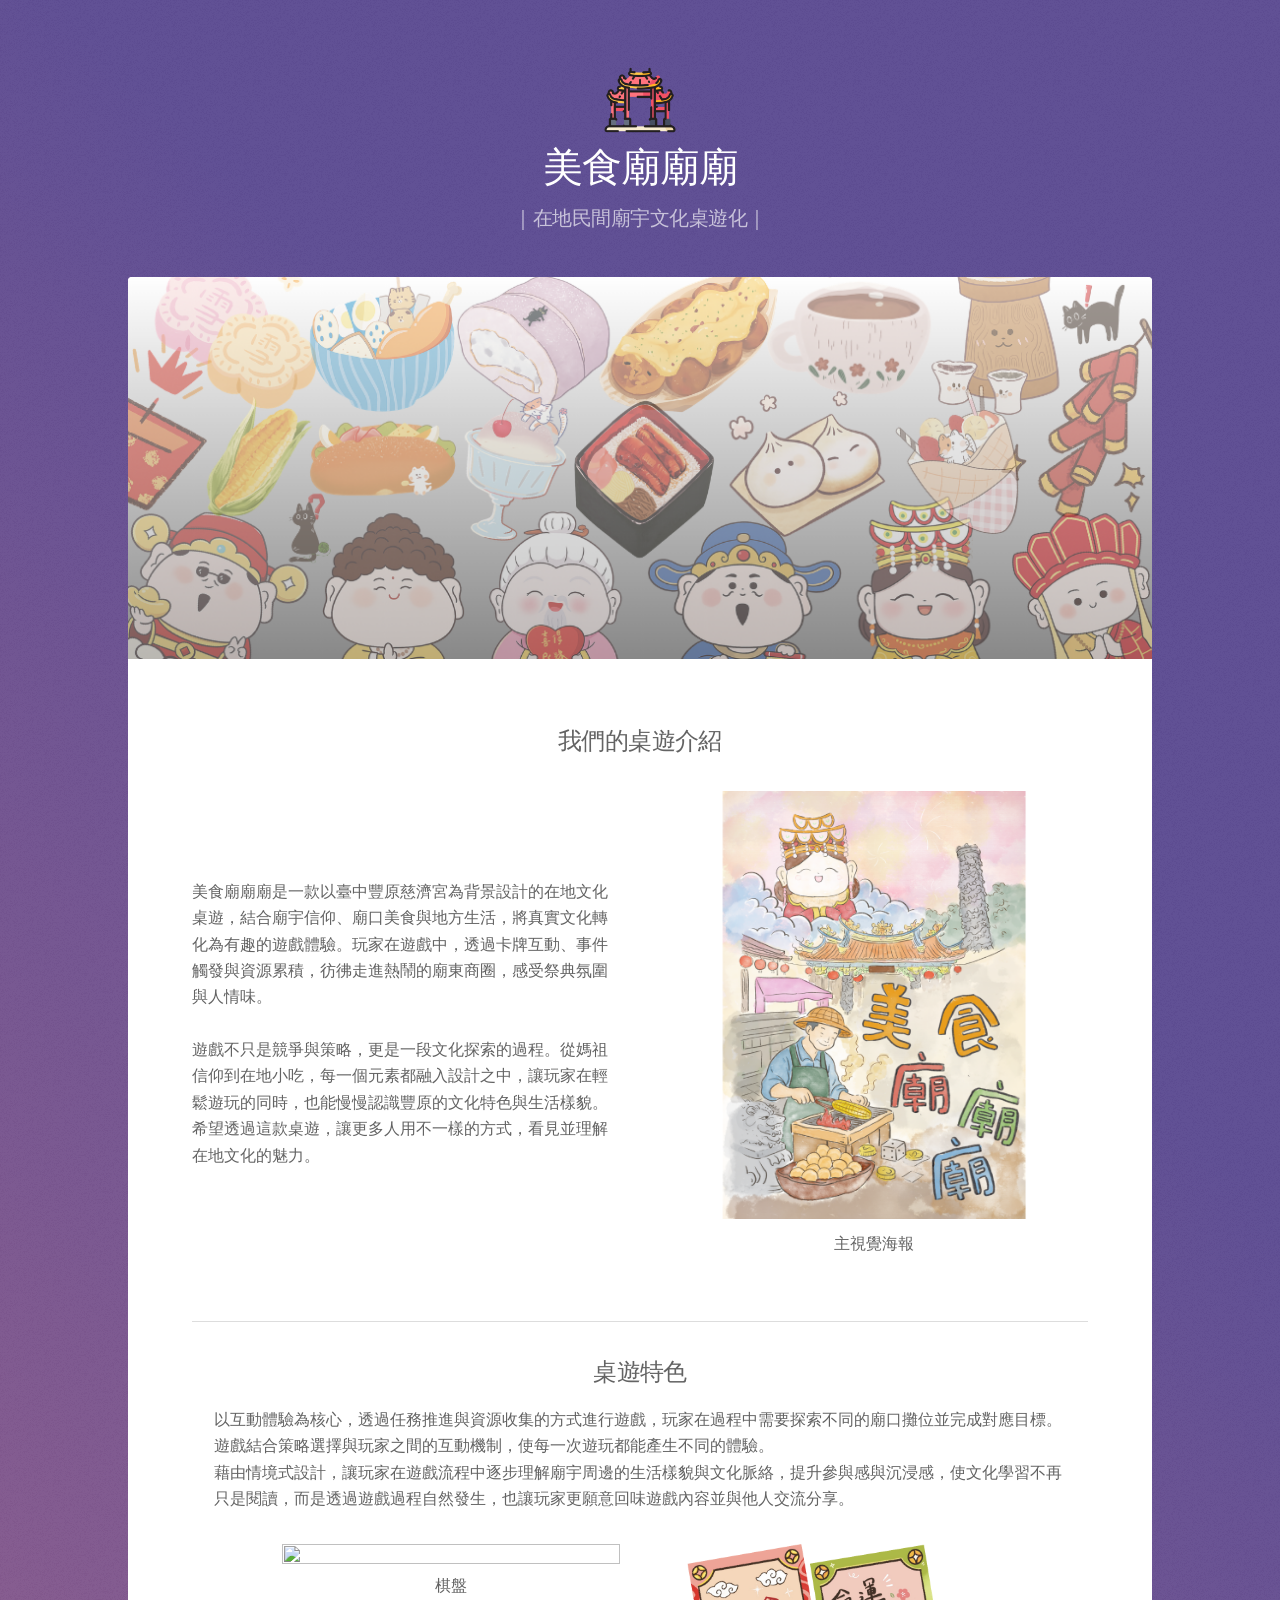
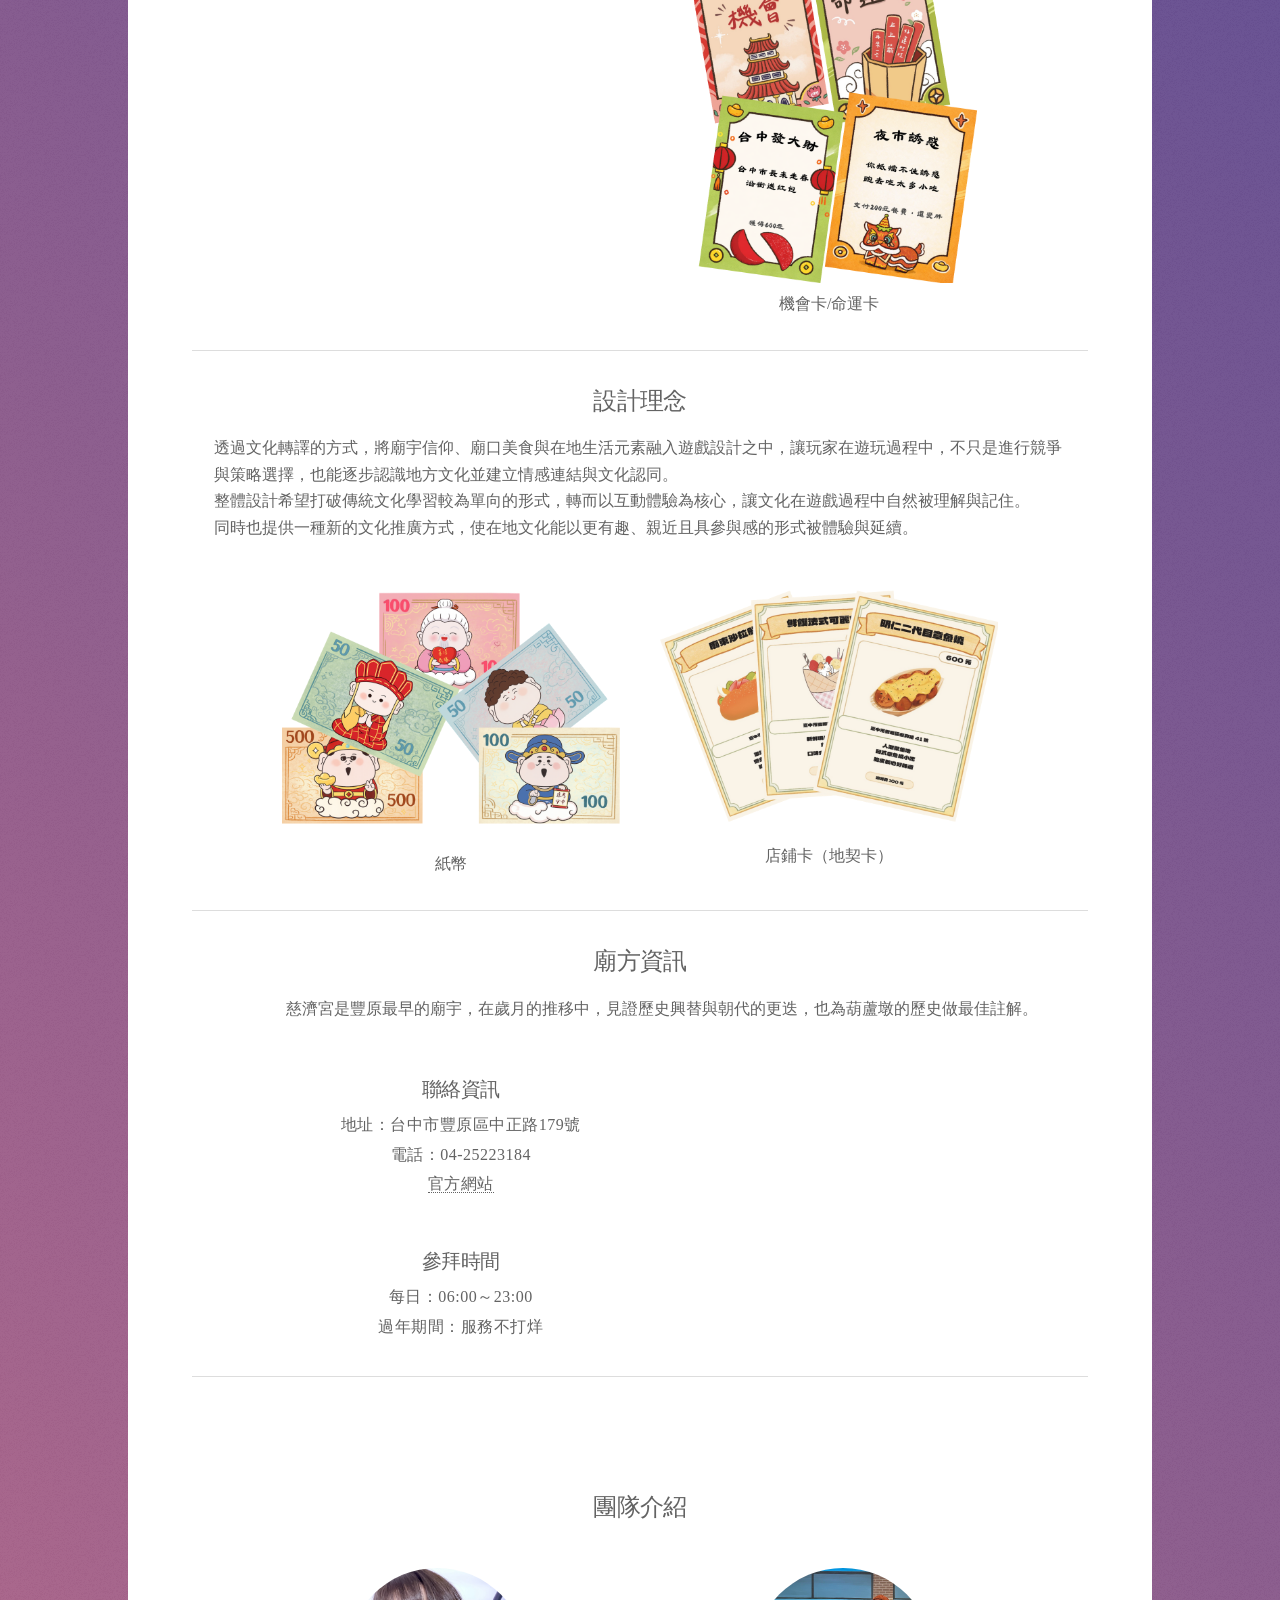
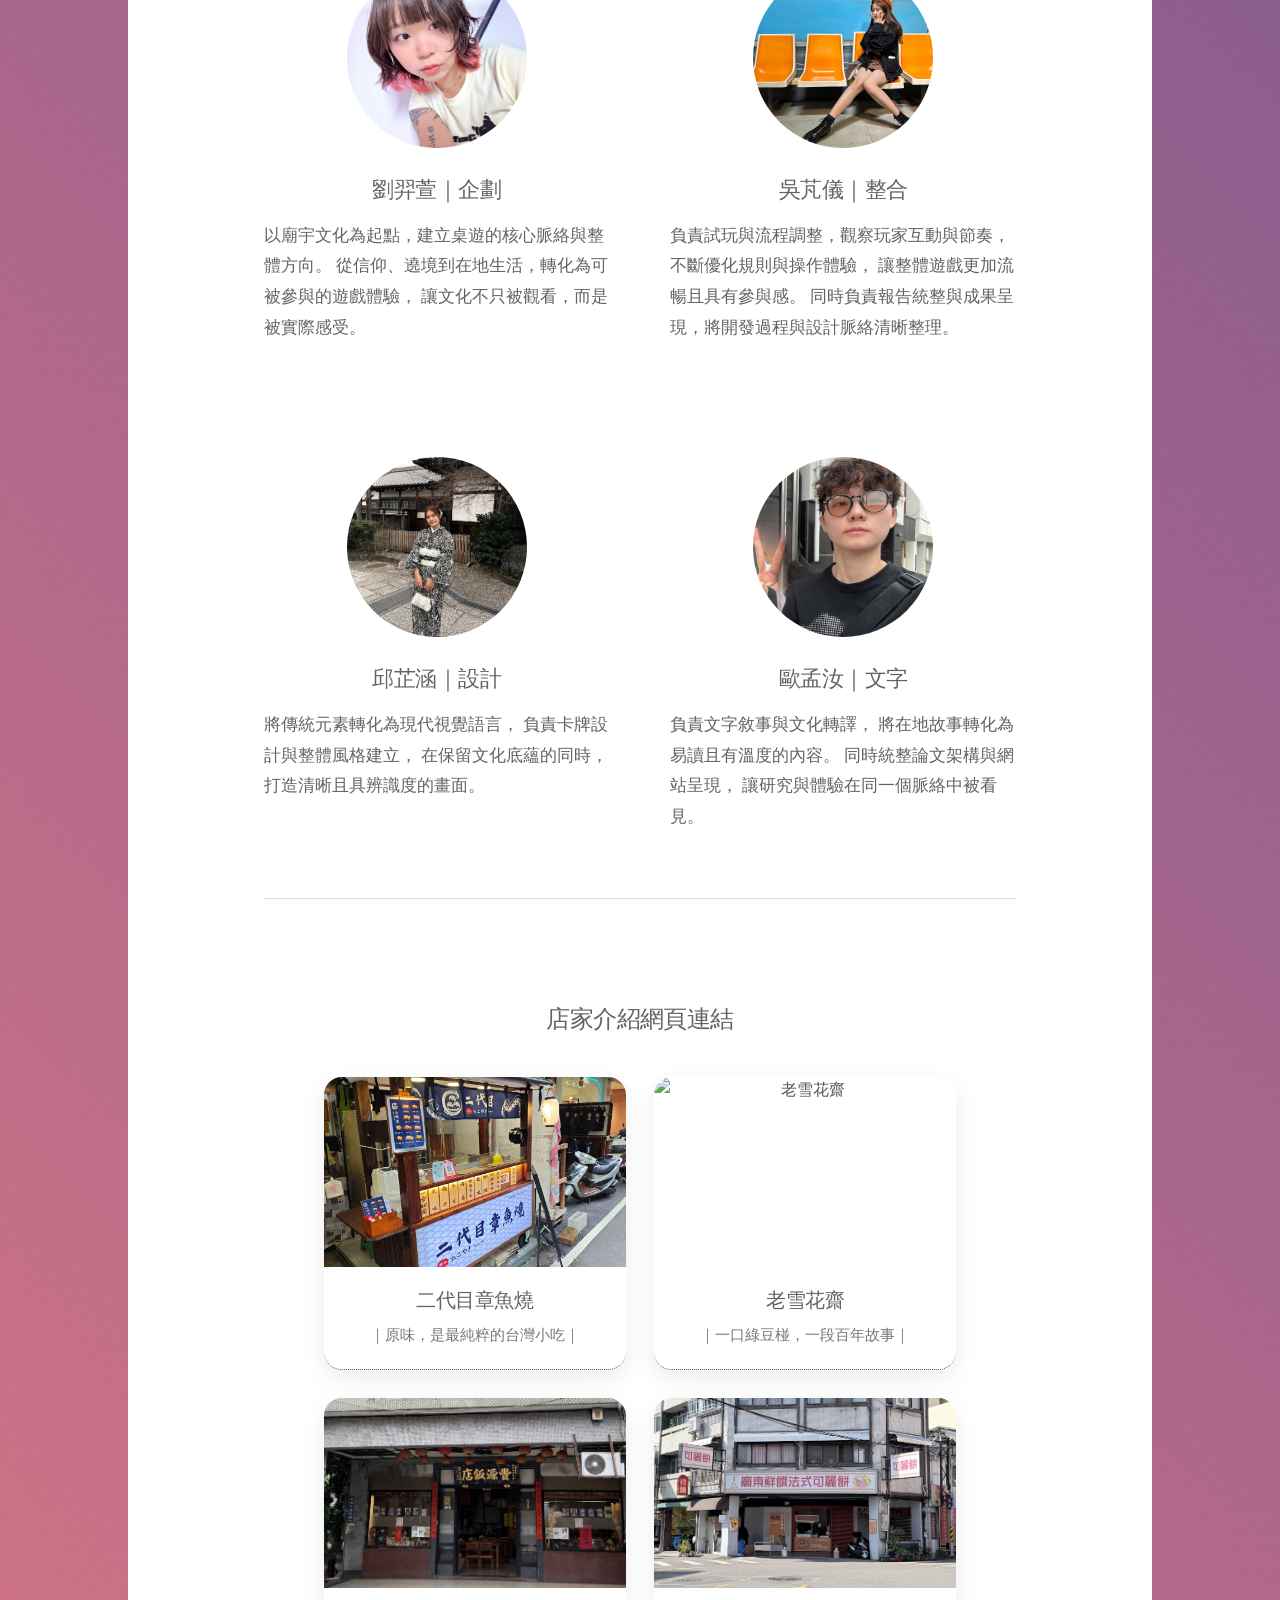
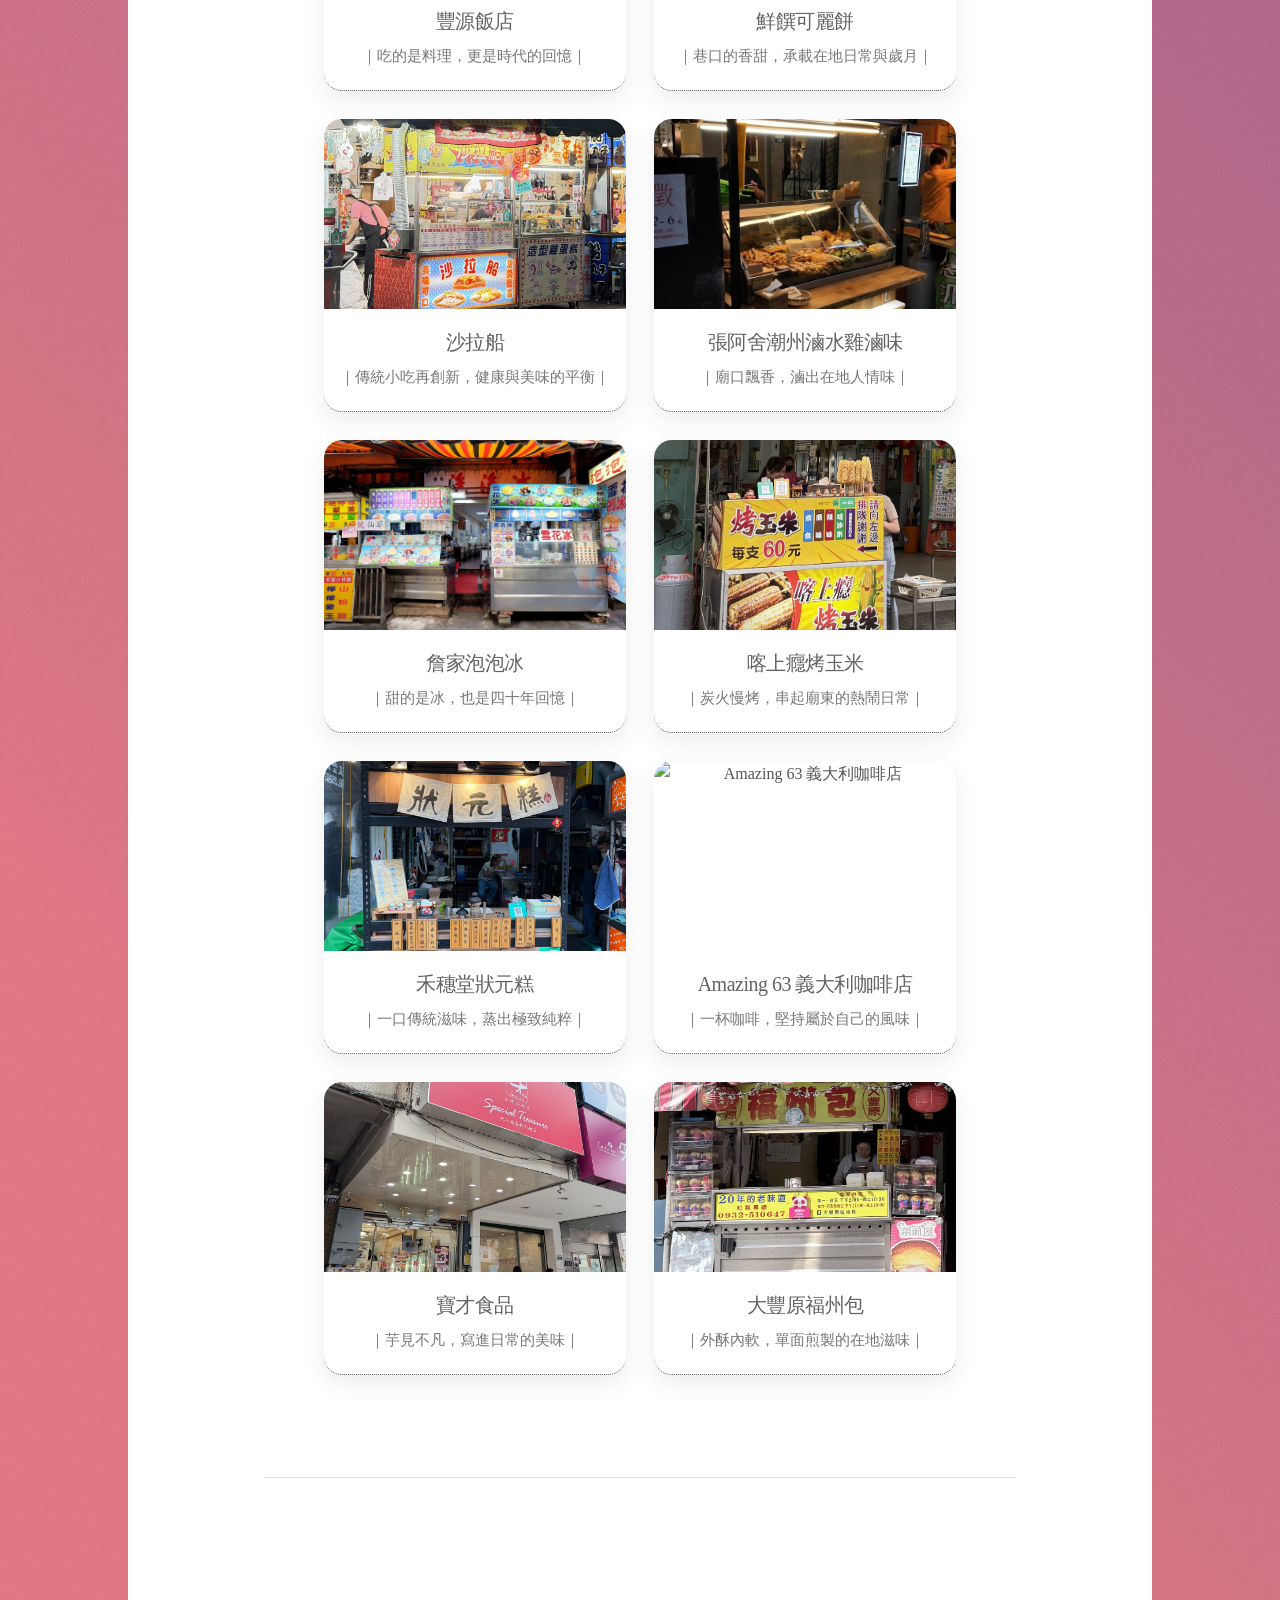
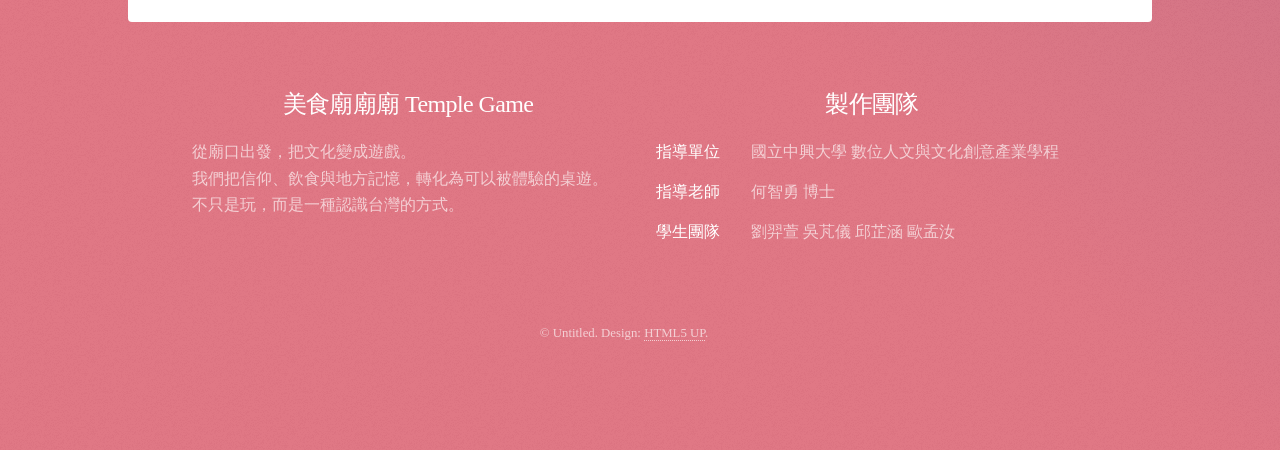
==== commit aa2ff883: "Add files via upload" ====
--- a/index.html
+++ b/index.html
@@ -32,15 +32,23 @@
 								<span class="image main"><img src="images/頁首.png" width="auto" height="auto" alt=""/></span>
 								<h2>我們的桌遊介紹</h2>
 								<p></p>
-								<div class="container1">
-									<div class="col1">《美食廟廟廟》是一款以臺中豐原慈濟宮為背景設計的在地文化桌遊，結合廟宇信仰、廟口美食與地方生活，將真實文化轉化為有趣的遊戲體驗。玩家在遊戲中，透過卡牌互動、事件觸發與資源累積，彷彿走進熱鬧的廟東商圈，感受祭典氛圍與人情味。
+								<div class="intro-section">
+  
+  <div class="intro-text">
+    <p>美食廟廟廟是一款以臺中豐原慈濟宮為背景設計的在地文化桌遊，結合廟宇信仰、廟口美食與地方生活，將真實文化轉化為有趣的遊戲體驗。玩家在遊戲中，透過卡牌互動、事件觸發與資源累積，彷彿走進熱鬧的廟東商圈，感受祭典氛圍與人情味。
 										<br>
 								<br>
 								遊戲不只是競爭與策略，更是一段文化探索的過程。從媽祖信仰到在地小吃，每一個元素都融入設計之中，讓玩家在輕鬆遊玩的同時，也能慢慢認識豐原的文化特色與生活樣貌。希望透過這款桌遊，讓更多人用不一樣的方式，看見並理解在地文化的魅力。
-									</div>
-									<div class="col2"><img src="images/主視覺海報.png" width="100%" height="100%" alt=""/>主視覺海報</div>
-									
-								</div>
+</p>
+  </div>
+
+  <div class="intro-image">
+ <img src="images/主視覺海報.png" width="100%" height="100%" alt=""/>
+<p>主視覺海報</p>
+  </div>
+
+</div>
+								
 								<hr>
 								
 								<p></p>
@@ -64,31 +72,32 @@
 								  <div class="col6"><img src="images/店鋪卡.png" width="100%" height="90%" alt=""/>店鋪卡（地契卡）</div>
                                 </div>
 								<hr>
+								
 								<h2>廟方資訊</h2>
 								<div class="p3">
 								<p>慈濟宮是豐原最早的廟宇，在歲月的推移中，見證歷史興替與朝代的更迭，也為葫蘆墩的歷史做最佳註解。</p>
 									</div>
-								<div class="container4"> 
-								  <div class="col7">
-									  <h3>聯絡資訊</h3>
-									地址：臺中市豐原區中正路179號
- 									<br>電話：04-25223184
-									  <br><a href="https://www.fyma.com.tw/index.php">官方網站</a>
-									   <p>
-									<h3>參拜時間</h3>
-									每日：06:00~23:00
-									<br>過年期間：服務不打烊
-									  </p></div>
-								
-									
-								  <div class="col8"><iframe src="https://www.google.com/maps/embed?pb=!1m14!1m8!1m3!1d14550.87748679937!2d120.718991!3d24.251592!3m2!1i1024!2i768!4f13.1!3m3!1m2!1s0x34691a0f5cfa299f%3A0x69ab580b40ba8747!2z6LGQ5Y6f5oWI5r-f5a6uKOixkOWOn-WqvSk!5e0!3m2!1szh-TW!2stw!4v1776348699461!5m2!1szh-TW!2stw" width="100%" height="100%" style="border:0;" allowfullscreen="" loading="lazy" referrerpolicy="no-referrer-when-downgrade"></iframe>
-								  
-								  </div>
-								
-								
-								
-								
-								</div>	
+								<div class="info-section">
+
+  <div class="info-text">
+    <h3>聯絡資訊</h3>
+    <p>地址：台中市豐原區中正路179號</p>
+    <p>電話：04-25223184</p>
+    <p><a href="https://www.fyma.com.tw/">官方網站</a></p>
+<br>
+    <h3>參拜時間</h3>
+    <p>每日：06:00～23:00</p>
+	  <p>過年期間：服務不打烊</p>
+									 
+  </div>
+
+ <div class="store-info-map">
+   <iframe src="https://www.google.com/maps/embed?pb=!1m18!1m12!1m3!1d3637.7193688396064!2d120.7189912!3d24.2515921!2m3!1f0!2f0!3f0!3m2!1i1024!2i768!4f13.1!3m3!1m2!1s0x34691a0f5cfa299f%3A0x69ab580b40ba8747!2z6LGQ5Y6f5oWI5r-f5a6uKOixkOWOn-WqvSk!5e0!3m2!1szh-TW!2stw!4v1777380160733!5m2!1szh-TW!2stw" width="100%" height="100%" style="border:0;" allowfullscreen="" loading="lazy" referrerpolicy="no-referrer-when-downgrade"></iframe>
+  </div>
+
+</div>
+							
+								
 						<hr>
 							
 
@@ -132,6 +141,111 @@
     </article>
   </div>
 					<hr>
+	<section class="shop-section">
+  <h2>店家介紹網頁連結</h2>
+
+  <div class="shop-grid">
+    <a href="https://mimimoumou903.github.io/115042101/" class="shop-card">
+      <img src="images/章魚燒.jpg" width="30%" height="30%" alt=""/>
+      <div class="shop-info">
+        <h3>二代目章魚燒</h3>
+        <p>｜原味，是最純粹的台灣小吃｜</p>
+      </div>
+    </a>
+
+    <a href="https://mimimoumou903.github.io/115042502/" class="shop-card">
+      <img src="images/老雪花齋.JPG" width="30%" height="30%" alt="老雪花齋"/>
+<div class="shop-info">
+  <h3>老雪花齋</h3>
+  <p>｜一口綠豆椪，一段百年故事｜</p>
+</div>
+    </a>
+
+    <a href="https://mimimoumou903.github.io/115042602/" class="shop-card">
+     <img src="images/豐源飯店.JPG" width="30%" height="30%" alt="豐源飯店"/>
+<div class="shop-info">
+  <h3>豐源飯店</h3>
+  <p>｜吃的是料理，更是時代的回憶｜</p>
+</div>
+    </a>
+
+    <a href="https://mimimoumou903.github.io/115042506/" class="shop-card">
+      <img src="images/可麗餅.JPG" width="30%" height="30%" alt="可麗餅"/>
+<div class="shop-info">
+  <h3>鮮饌可麗餅</h3>
+  <p>｜巷口的香甜，承載在地日常與歲月｜</p>
+</div>
+    </a>
+	  
+	  <a href="https://mimimoumou903.github.io/115042301/" class="shop-card">
+     <img src="images/沙拉船.JPG" width="2205" height="2205" alt="沙拉船"/>
+<div class="shop-info">
+  <h3>沙拉船</h3>
+  <p>｜傳統小吃再創新，健康與美味的平衡｜</p>
+</div>
+    </a>
+	  
+	   <a href="https://mimimoumou903.github.io/115042503/" class="shop-card">
+<img src="images/滷味.jpg" width="768" height="1024" alt="張阿舍潮州滷水雞滷味"/>
+<div class="shop-info">
+  <h3>張阿舍潮州滷水雞滷味</h3>
+  <p>｜廟口飄香，滷出在地人情味｜</p>
+</div>
+    </a>
+	  
+	  <a href="https://mimimoumou903.github.io/115042505/" class="shop-card">
+     <img src="images/泡泡冰.png" width="1280" height="853" alt="詹家泡泡冰"/>
+<div class="shop-info">
+  <h3>詹家泡泡冰</h3>
+  <p>｜甜的是冰，也是四十年回憶｜</p>
+</div>
+    </a>
+	  
+	  <a href="https://mimimoumou903.github.io/115042504/" class="shop-card">
+     <img src="images/烤玉米.JPG" width="1530" height="1530" alt="喀上癮烤玉米"/>
+<div class="shop-info">
+  <h3>喀上癮烤玉米</h3>
+  <p>｜炭火慢烤，串起廟東的熱鬧日常｜</p>
+</div>
+    </a>
+	  
+	  <a href="https://mimimoumou903.github.io/115042501/" class="shop-card">
+     <img src="images/狀元糕.jpg" width="2048" height="1536" alt="禾穗堂狀元糕"/>
+<div class="shop-info">
+  <h3>禾穗堂狀元糕</h3>
+  <p>｜一口傳統滋味，蒸出極致純粹｜</p>
+</div>
+    </a>
+	  
+	  <a href="https://mimimoumou903.github.io/115042302/" class="shop-card">
+     <img src="images/咖啡.JPG" width="5712" height="4284" alt="Amazing 63 義大利咖啡店"/>
+<div class="shop-info">
+  <h3>Amazing 63 義大利咖啡店</h3>
+  <p>｜一杯咖啡，堅持屬於自己的風味｜</p>
+</div>
+    </a>
+	  
+	  <a href="https://mimimoumou903.github.io/115042701/" class="shop-card">
+     <img src="images/寶才.JPG" width="4284" height="4837" alt="寶才食品"/>
+<div class="shop-info">
+  <h3>寶才食品</h3>
+  <p>｜芋見不凡，寫進日常的美味｜</p>
+</div>
+    </a>
+	  
+	  <a href="https://mimimoumou903.github.io/115042102/" class="shop-card">
+     <img src="images/福州包.JPG" width="1836" height="1706" alt="大豐原福州包"/>
+<div class="shop-info">
+  <h3>大豐原福州包</h3>
+  <p>｜外酥內軟，單面煎製的在地滋味｜</p>
+</div>
+    </a>
+	  
+  </div>
+</section>				
+					
+		<hr>			
+					
 </section>
 				</section>
 				
--- a/assets/css/main.css
+++ b/assets/css/main.css
@@ -41,6 +41,92 @@
     text-align: center;
     font-family: "jf openhuninn 2 1";
 }
+
+
+
+/* ⭐ 桌機版：左右各一半 */
+.intro-section {
+  display: flex;
+  align-items: center;
+  gap: 40px;
+}
+
+.intro-text,
+.intro-image {
+  width: 50%;   /* 重點：各佔一半 */
+}
+
+/* 圖片設定 */
+.intro-image img {
+  width: 100%;
+  height: auto;
+  display: block;
+}
+
+/* ⭐ 手機版：一條式 */
+@media screen and (max-width: 768px) {
+
+  .intro-section {
+    flex-direction: column;
+    align-items: center;
+  }
+
+
+  .intro-text,
+  .intro-image {
+    width: 100%;   /* 滿版 */
+  }
+
+  .intro-text {
+    text-align: center;
+  }
+
+  .intro-image {
+    text-align: center;
+    margin-top: 20px;
+  }
+
+  .intro-image img {
+    width: 70%;
+    max-width: 260px;
+  }
+}
+.intro-image {
+  width: 50%;
+  text-align: center; /* 讓圖片下方文字置中 */
+}
+
+.intro-image img {
+  width: 100%;
+  height: auto;
+  display: block;
+  margin: 0 auto;
+}
+
+
+
+.intro-image p {
+  text-align: center;
+  margin-top: 12px;
+}
+
+@media screen and (max-width: 768px) {
+  .intro-image {
+    width: 100%;
+    text-align: center;
+  }
+
+  .intro-image img {
+    width: 75%;
+    max-width: 280px;
+  }
+}
+
+
+
+
+
+
 .container1 {
     width: 88%;
     margin-left: auto;
@@ -218,7 +304,61 @@
 
 
 
-
+/* ⭐ 桌機版：左右排 */
+.info-section {
+  display: flex;
+  align-items: flex-start;
+  gap: 40px;
+}
+.info-text {
+    line-height: 1.6;
+    letter-spacing: 0.5px;
+    padding-left: 10%;
+}
+
+.info-text h3 {
+    margin-top: 20px;
+    margin-bottom: 8px;
+    text-align: center;
+}
+
+.info-text p {
+    margin: 4px 0;
+    text-align: center;
+}
+.info-text,
+.info-map {
+  width: 50%;
+}
+
+/* 地圖不要爆版 */
+.info-map iframe {
+  width: 100%;
+  height: 400px;
+  border: 0;
+}
+
+/* ⭐ 手機版：上下排（一條式） */
+@media screen and (max-width: 768px) {
+
+  .info-section {
+    flex-direction: column;  /* 改直排 */
+    align-items: center;
+  }
+
+  .info-text,
+  .info-map {
+    width: 100%;
+  }
+
+  .info-map {
+    margin-top: 20px;
+  }
+
+  .info-map iframe {
+    height: 300px; /* 手機稍微矮一點 */
+  }
+}
 
 
 
@@ -363,9 +503,105 @@
 }
 
 .voice-card p {
-  font-size: 16px;
+  font-size: 17px;
   line-height: 1.8;
 }
+
+
+.shop-section {
+  padding: 70px 8%;
+  text-align: center;
+}
+
+.shop-section h2 {
+  margin-bottom: 40px;
+  color: #555;
+}
+
+.shop-grid {
+  display: grid;
+  grid-template-columns: repeat(2, 1fr);
+  gap: 28px;
+}
+
+.shop-card {
+  display: block;
+  text-decoration: none;
+  color: #555;
+  background: #fff;
+  border-radius: 18px;
+  overflow: hidden;
+  box-shadow: 0 8px 24px rgba(0, 0, 0, 0.08);
+  transition: 0.3s ease;
+}
+
+.shop-card:hover {
+  transform: translateY(-6px);
+  box-shadow: 0 14px 32px rgba(0, 0, 0, 0.12);
+}
+
+.shop-card img {
+  width: 100%;
+  height: 190px;
+  object-fit: cover;
+  display: block;
+}
+
+.shop-info {
+  padding: 18px 16px 22px;
+}
+
+.shop-info h3 {
+  font-size: 20px;
+  margin: 0 0 8px;
+}
+
+.shop-info p {
+  font-size: 15px;
+  line-height: 1.6;
+  margin: 0;
+  color: #777;
+}
+
+/* 平板：3欄 */
+@media screen and (max-width: 1024px) {
+  .shop-grid {
+    grid-template-columns: repeat(2, 1fr);
+  }
+}
+
+/* 手機：2欄 */
+@media screen and (max-width: 768px) {
+  .shop-section {
+    padding: 50px 6%;
+  }
+
+  .shop-grid {
+    grid-template-columns: repeat(1, 1fr);
+    gap: 18px;
+  }
+
+  .shop-card img {
+    height: 130px;
+  }
+
+  .shop-info {
+    padding: 12px 10px 16px;
+  }
+
+  .shop-info h3 {
+    font-size: 16px;
+  }
+
+  .shop-info p {
+    font-size: 13px;
+  }
+}
+
+
+
+
+
 
 .avatar {
   border: 2px solid #ddd;
